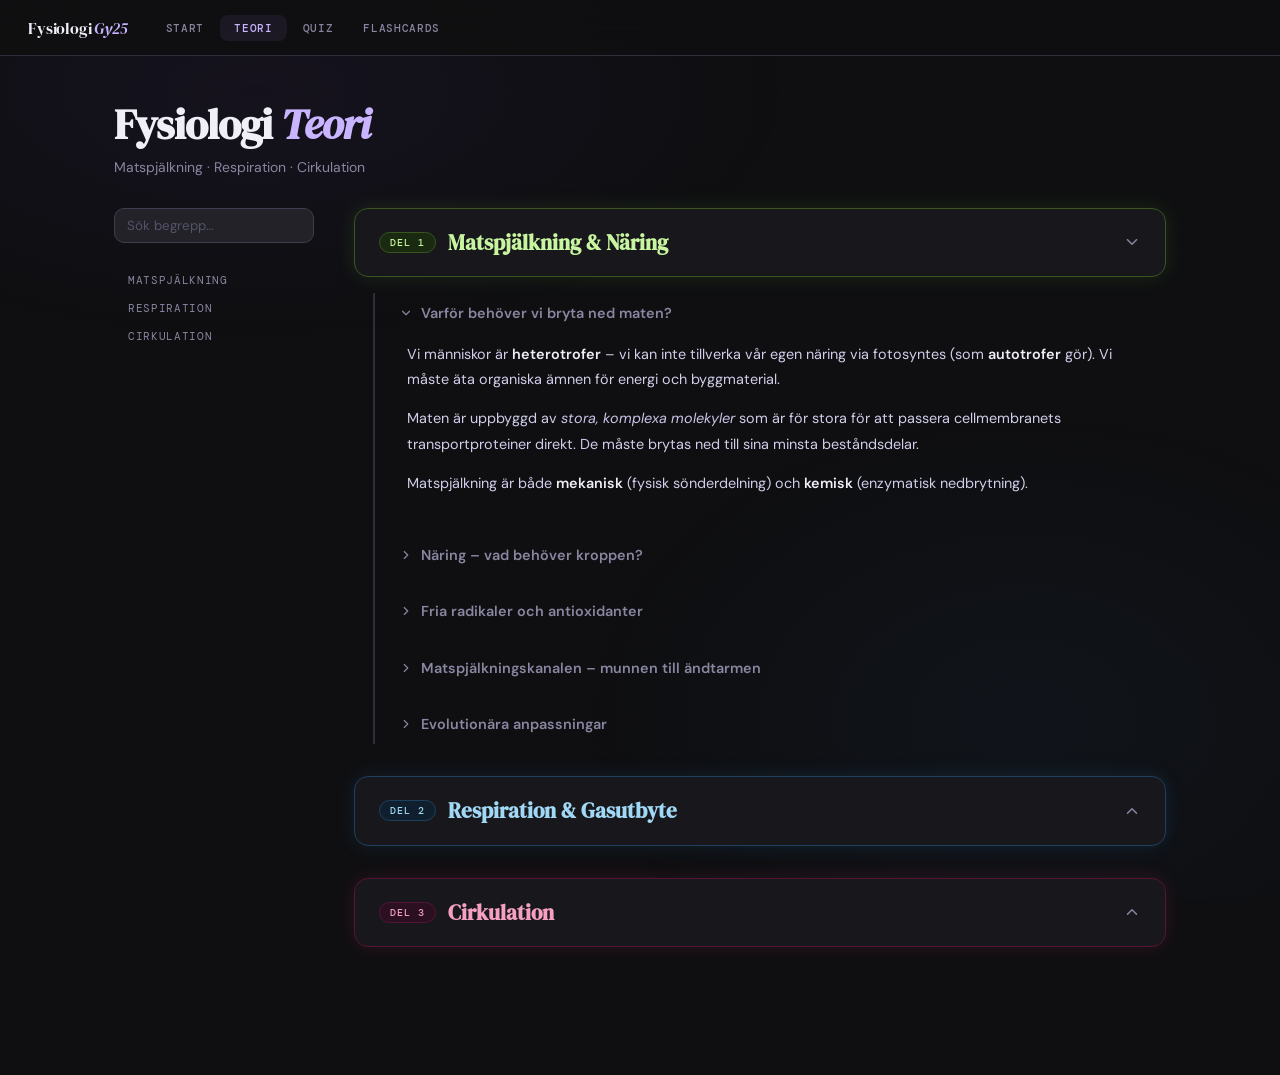
==== teori.html @ ae08acd1 "Lägg till fysiologi-hemsida (Biologi 1 Gy25) - index.html: startsida med kategori-kort och progress " ====
<!DOCTYPE html>
<html lang="sv">
<head>
<meta charset="UTF-8">
<meta name="viewport" content="width=device-width, initial-scale=1.0">
<title>Teori – Fysiologi Gy25</title>
<link rel="stylesheet" href="style.css">
</head>
<body>

<div id="site-nav"></div>

<main class="page-wrap" style="max-width:1100px;">

  <header style="margin-bottom:2rem;">
    <h1 style="font-family:'DM Serif Display',serif; font-size:clamp(1.8rem,5vw,2.6rem); letter-spacing:-0.02em; margin-bottom:0.3rem;">
      Fysiologi <em style="font-style:italic; color:var(--accent);">Teori</em>
    </h1>
    <p style="color:var(--muted); font-size:0.875rem;">Matspjälkning · Respiration · Cirkulation</p>
  </header>

  <div class="teori-layout">

    <!-- SIDEBAR -->
    <aside class="teori-sidebar" aria-label="Innehållsförteckning">
      <div class="search-wrap">
        <input type="search" class="search-input" id="search-input"
               placeholder="Sök begrepp…" aria-label="Sök i teorin">
        <div class="search-count" id="search-count"></div>
      </div>
      <nav aria-label="Sektioner">
        <ul class="sidebar-nav" id="sidebar-nav">
          <li><a href="#matspjalkning" id="nav-mat">Matspjälkning</a></li>
          <li><a href="#respiration"   id="nav-resp">Respiration</a></li>
          <li><a href="#cirkulation"   id="nav-cirk">Cirkulation</a></li>
        </ul>
      </nav>
    </aside>

    <!-- TEORIINNEHÅLL -->
    <div class="teori-main" id="teori-main">

      <!-- ══ MATSPJÄLKNING ══════════════════════════════════════ -->
      <section class="teori-section mat open" id="matspjalkning" aria-labelledby="mat-heading">
        <div class="teori-section-header" onclick="toggleSection(this)" aria-expanded="true" role="button" tabindex="0">
          <span class="chip chip-mat" aria-hidden="true">DEL 1</span>
          <h2 id="mat-heading">Matspjälkning &amp; Näring</h2>
          <svg class="section-chevron" viewBox="0 0 24 24" fill="none" stroke="currentColor" stroke-width="2" stroke-linecap="round" stroke-linejoin="round" aria-hidden="true"><polyline points="18 15 12 9 6 15"/></svg>
        </div>
        <div class="teori-section-body">

          <div class="teori-sub open">
            <div class="teori-sub-header" onclick="toggleSub(this)" role="button" tabindex="0" aria-expanded="true">
              <svg class="sub-chevron" viewBox="0 0 24 24" fill="none" stroke="currentColor" stroke-width="2" stroke-linecap="round" stroke-linejoin="round" aria-hidden="true"><polyline points="9 18 15 12 9 6"/></svg>
              <h3>Varför behöver vi bryta ned maten?</h3>
            </div>
            <div class="teori-sub-body">
              <p>Vi människor är <strong>heterotrofer</strong> – vi kan inte tillverka vår egen näring via fotosyntes (som <strong>autotrofer</strong> gör). Vi måste äta organiska ämnen för energi och byggmaterial.</p>
              <p>Maten är uppbyggd av <em>stora, komplexa molekyler</em> som är för stora för att passera cellmembranets transportproteiner direkt. De måste brytas ned till sina minsta beståndsdelar.</p>
              <p>Matspjälkning är både <strong>mekanisk</strong> (fysisk sönderdelning) och <strong>kemisk</strong> (enzymatisk nedbrytning).</p>
            </div>
          </div>

          <div class="teori-sub">
            <div class="teori-sub-header" onclick="toggleSub(this)" role="button" tabindex="0" aria-expanded="false">
              <svg class="sub-chevron" viewBox="0 0 24 24" fill="none" stroke="currentColor" stroke-width="2" stroke-linecap="round" stroke-linejoin="round" aria-hidden="true"><polyline points="9 18 15 12 9 6"/></svg>
              <h3>Näring – vad behöver kroppen?</h3>
            </div>
            <div class="teori-sub-body">
              <p><strong>Kolhydrater</strong> är kroppens primära energikälla. Bryts ned till monosackarider (framförallt <strong>glukos</strong>) som förbränns via cellandning till ATP. Kan lagras som <strong>glykogen</strong> i lever och muskler.</p>
              <p><strong>Fetter</strong> (lipider) är uppbyggda av en <strong>glycerolmolekyl</strong> med upp till tre <strong>fettsyror</strong> (triglycerider). Innehåller ~dubbelt så mycket energi per gram som kolhydrater. Nödvändiga för fettlösliga vitaminer A, D, E, K.</p>
              <p><strong>Proteiner</strong> är uppbyggda av aminosyror. Av 20 aminosyror är <strong>9 essentiella</strong> – kroppen kan inte tillverka dem och de måste tillföras via kosten. Proteiner fungerar som enzymer, strukturproteiner, transportmolekyler och hormoner.</p>
              <p><strong>Vitaminer</strong>: <em>vattenlösliga</em> (B, C – lagras inte) och <em>fettlösliga</em> (A, D, E, K – lagras i fettvävnad). D-vitamin kan kroppen bilda med hjälp av solljus.</p>
              <p><strong>Mineraler</strong> är oorganiska joner (kalcium, järn, natrium). Järn är centralt i hemoglobin; kalcium behövs för muskelkontraktion och skelett.</p>
              <p><strong>Essentiella näringsämnen</strong> är sådana kroppen inte kan producera själv: 9 aminosyror, 2 fettsyror (omega-3 och omega-6), alla mineraler, praktiskt taget alla vitaminer.</p>
            </div>
          </div>

          <div class="teori-sub">
            <div class="teori-sub-header" onclick="toggleSub(this)" role="button" tabindex="0" aria-expanded="false">
              <svg class="sub-chevron" viewBox="0 0 24 24" fill="none" stroke="currentColor" stroke-width="2" stroke-linecap="round" stroke-linejoin="round" aria-hidden="true"><polyline points="9 18 15 12 9 6"/></svg>
              <h3>Fria radikaler och antioxidanter</h3>
            </div>
            <div class="teori-sub-body">
              <p><strong>Fria radikaler</strong> är molekyler med ett eller flera oparade elektroner. Extremt reaktiva – de "stjäl" elektroner och skadar DNA, proteiner och cellmembran i kedjereaktioner. Bildas vid ämnesomsättning, rökning och UV-strålning.</p>
              <p><strong>Oxidativ stress</strong> uppstår när fria radikaler överväldigar kroppens försvar.</p>
              <p><strong>Antioxidanter</strong> (vitamin C, E, betakaroten) neutraliserar fria radikaler genom att avge en elektron utan att själva destabiliseras.</p>
              <p><em>Paradox:</em> immunförsvaret producerar medvetet fria radikaler (reaktiva syrespecies) för att döda patogener – men de skadar även egna celler.</p>
            </div>
          </div>

          <div class="teori-sub">
            <div class="teori-sub-header" onclick="toggleSub(this)" role="button" tabindex="0" aria-expanded="false">
              <svg class="sub-chevron" viewBox="0 0 24 24" fill="none" stroke="currentColor" stroke-width="2" stroke-linecap="round" stroke-linejoin="round" aria-hidden="true"><polyline points="9 18 15 12 9 6"/></svg>
              <h3>Matspjälkningskanalen – munnen till ändtarmen</h3>
            </div>
            <div class="teori-sub-body">
              <h4>Munhålan</h4>
              <p>Tänderna utför <strong>mekanisk nedbrytning</strong>. Saliv från spottkörtelarna innehåller <strong>amylas</strong> som börjar bryta ned stärkelse till disackarider. <strong>Struplock (epiglottis)</strong> fälls ned vid sväljning så att mat inte hamnar i luftstrupen.</p>

              <h4>Matstrupen</h4>
              <p>Mat transporteras via <strong>peristaltiska rörelser</strong> – koordinerade muskelsammandragningar i glatt muskulatur. Tyngdkraften är inte avgörande.</p>

              <h4>Magsäcken</h4>
              <p>Töjbar påse (~2 liter) där mat bearbetas 2–6 timmar. Producerar <strong>magsaft</strong>:</p>
              <ul>
                <li><strong>Saltsyra (HCl)</strong>: sänker pH till ~2, dödar bakterier, denaturerar proteiner</li>
                <li><strong>Pepsinogen → Pepsin</strong>: inaktivt proenzym från huvudcellerna; aktiveras av HCl till pepsin som bryter ned proteiner</li>
                <li><strong>Slem</strong>: skyddande alkaliskt lager mot syran</li>
              </ul>
              <p><strong>Magsår</strong> uppstår när skyddsystemet sviktar. <strong>Helicobacter pylori</strong> producerar ammoniak och gifter som förstör epitelcellerna.</p>

              <h4>Tunntarmen och tolvfingertarmen</h4>
              <p>5–7 m lång – platsen för merparten av kemisk nedbrytning och absorption. <strong>Tolvfingertarmen</strong> (duodenum, ~25 cm) tar emot:</p>
              <ul>
                <li><strong>Galla</strong> från gallblåsan: gallsalter emulgerar fett mekaniskt (som tvål). <em>Inga enzymer</em> – emulgerar bara.</li>
                <li><strong>Bukspott</strong> från bukspottkörteln: alkaliskt, innehåller amylas, lipas, proteaser och nukleaser</li>
              </ul>
              <p>Nedbrytningskedjan: Kolhydrater (polysackarider → disackarider → monosackarider). Proteiner (→ peptider → aminosyror). Fetter (→ emulgerade droppar → fettsyror + glycerol).</p>

              <h4>Absorption i tunntarmen</h4>
              <p><strong>Villi</strong> och <strong>mikrovilli</strong> ökar ytan till ~200 m². Inne i varje villus finns blodkapillärer och lymfkärl.</p>
              <ul>
                <li><strong>Monosackarider och aminosyror</strong>: aktiv transport in i epitelceller → blodkapillärer</li>
                <li><strong>Fetter</strong>: fettsyror + glycerol diffunderar in → återbildas → <strong>kylomikroner</strong> → <em>lymfkärlen</em> (för stora för blodkapillärerna)</li>
              </ul>

              <h4>Tjocktarmen, blindtarmen och ändtarmen</h4>
              <p><strong>Tjocktarmen</strong>: absorberar vatten och salter; avgör avföringens konsistens. Hyser enorm <strong>normalflora</strong> (symbiotiska bakterier) som bryter ned fibrer och producerar K-vitamin.</p>
              <p><strong>Blindtarmen</strong> (caecum): hos herbivorer viktig för cellulosanedbrytning. Hos oss: trolig roll i immunförsvaret (reservoar för normalflora).</p>
              <p><strong>Ändtarmen</strong>: tillfälligt förråd. Kontrolleras av inre (ofrivillig) och yttre (frivillig) sfinkter.</p>
            </div>
          </div>

          <div class="teori-sub">
            <div class="teori-sub-header" onclick="toggleSub(this)" role="button" tabindex="0" aria-expanded="false">
              <svg class="sub-chevron" viewBox="0 0 24 24" fill="none" stroke="currentColor" stroke-width="2" stroke-linecap="round" stroke-linejoin="round" aria-hidden="true"><polyline points="9 18 15 12 9 6"/></svg>
              <h3>Evolutionära anpassningar</h3>
            </div>
            <div class="teori-sub-body">
              <p><strong>Herbivorer</strong>: lång tarm, symbiotiska mikroorganismer med cellulasor. Idisslare har fyra magavdelningar; vommen är en jäsningskammare. β-1,4-bindningar i cellulosa kräver enzymer (cellulasor) som däggdjur saknar.</p>
              <p><strong>Karnivorer</strong>: kortare tarm (animalisk föda bryts ned enklare).</p>
              <p><strong>Omnivorer</strong> (som vi): mellanting.</p>
            </div>
          </div>

        </div>
      </section>

      <!-- ══ RESPIRATION ═══════════════════════════════════════ -->
      <section class="teori-section resp" id="respiration" aria-labelledby="resp-heading">
        <div class="teori-section-header" onclick="toggleSection(this)" aria-expanded="false" role="button" tabindex="0">
          <span class="chip chip-resp" aria-hidden="true">DEL 2</span>
          <h2 id="resp-heading">Respiration &amp; Gasutbyte</h2>
          <svg class="section-chevron" viewBox="0 0 24 24" fill="none" stroke="currentColor" stroke-width="2" stroke-linecap="round" stroke-linejoin="round" aria-hidden="true"><polyline points="18 15 12 9 6 15"/></svg>
        </div>
        <div class="teori-section-body">

          <div class="teori-sub open">
            <div class="teori-sub-header" onclick="toggleSub(this)" role="button" tabindex="0" aria-expanded="true">
              <svg class="sub-chevron" viewBox="0 0 24 24" fill="none" stroke="currentColor" stroke-width="2" stroke-linecap="round" stroke-linejoin="round" aria-hidden="true"><polyline points="9 18 15 12 9 6"/></svg>
              <h3>Varför behöver vi andas – gasutbyte via diffusion</h3>
            </div>
            <div class="teori-sub-body">
              <p>Cellandning: <code>C₆H₁₂O₆ + 6O₂ → 6CO₂ + 6H₂O + energi (ATP)</code></p>
              <p>Gasutbytet bygger på <strong>diffusion</strong> – spontan rörelse från hög till låg koncentration längs koncentrationsgradienten. O₂ diffunderar från lungor → blod → celler. CO₂ rör sig omvänt.</p>
            </div>
          </div>

          <div class="teori-sub">
            <div class="teori-sub-header" onclick="toggleSub(this)" role="button" tabindex="0" aria-expanded="false">
              <svg class="sub-chevron" viewBox="0 0 24 24" fill="none" stroke="currentColor" stroke-width="2" stroke-linecap="round" stroke-linejoin="round" aria-hidden="true"><polyline points="9 18 15 12 9 6"/></svg>
              <h3>Andningsorganens uppbyggnad</h3>
            </div>
            <div class="teori-sub-body">
              <p><strong>Övre luftvägar</strong>: näshåla och munhåla värmer, fuktar och renar luften. Slem och cilier fångar partiklar och bakterier.</p>
              <p><strong>Struphuvudet</strong>: innehåller stämmband och struplock (epiglottis) som stänger luftstrupen vid sväljning.</p>
              <p><strong>Luftstrupen (trakea)</strong>: ~10 cm, hålls öppen av broskringar. Cilier transporterar slem uppåt mot svalget.</p>
              <p><strong>Bronker</strong>: två grenar (en per lunga) som förgrenar sig i <strong>bronkioler</strong> – allt smalare rör utan brosk.</p>
              <p><strong>Alveoler</strong> (lungblåsor): tunna säckar (ett celllager) omgivna av kapillärer. 300–500 miljoner alveoler ger total yta ~70–140 m². Diffusionsväg &lt;1 µm.</p>
            </div>
          </div>

          <div class="teori-sub">
            <div class="teori-sub-header" onclick="toggleSub(this)" role="button" tabindex="0" aria-expanded="false">
              <svg class="sub-chevron" viewBox="0 0 24 24" fill="none" stroke="currentColor" stroke-width="2" stroke-linecap="round" stroke-linejoin="round" aria-hidden="true"><polyline points="9 18 15 12 9 6"/></svg>
              <h3>Andningsmekanismen</h3>
            </div>
            <div class="teori-sub-body">
              <p>Lungorna är <em>passiva</em>. Tryckskillnader driver luften:</p>
              <ul>
                <li><strong>Inandning</strong>: diafragman kontraherar och sänks → bröstkorgsvolym ökar → tryck sjunker under atmosfärstrycket → luft strömmar in</li>
                <li><strong>Utandning</strong>: diafragman slappnar av → volym minskar → tryck ökar → luft pressas ut. Normal utandning är <em>passiv</em>.</li>
              </ul>
              <p><strong>Lungsäcken</strong>: tvålagers hinna som minskar friktion och håller lungorna expanderade mot bröstkorgen.</p>
            </div>
          </div>

          <div class="teori-sub">
            <div class="teori-sub-header" onclick="toggleSub(this)" role="button" tabindex="0" aria-expanded="false">
              <svg class="sub-chevron" viewBox="0 0 24 24" fill="none" stroke="currentColor" stroke-width="2" stroke-linecap="round" stroke-linejoin="round" aria-hidden="true"><polyline points="9 18 15 12 9 6"/></svg>
              <h3>Lungvolymer</h3>
            </div>
            <div class="teori-sub-body">
              <ul>
                <li><strong>Tidalvolym (TV)</strong> ~500 ml: normalt andetag</li>
                <li><strong>Vitalkapacitet (VC)</strong>: max utandning efter max inandning</li>
                <li><strong>Residualvolym (RV)</strong> ~1,2 L: alltid kvar i lungorna, håller dem öppna</li>
                <li><strong>Dead-space</strong> ~150 ml: luft i luftvägarna som aldrig når alveolerna</li>
              </ul>
              <p>Av ett normalt andetag (500 ml) når bara ~350 ml faktiskt alveolerna.</p>
            </div>
          </div>

          <div class="teori-sub">
            <div class="teori-sub-header" onclick="toggleSub(this)" role="button" tabindex="0" aria-expanded="false">
              <svg class="sub-chevron" viewBox="0 0 24 24" fill="none" stroke="currentColor" stroke-width="2" stroke-linecap="round" stroke-linejoin="round" aria-hidden="true"><polyline points="9 18 15 12 9 6"/></svg>
              <h3>Transport av syre och koldioxid i blodet</h3>
            </div>
            <div class="teori-sub-body">
              <p><strong>Syre</strong>: 98–99% bundet till <strong>hemoglobin (Hb)</strong> inuti röda blodkroppar. Hb binder O₂ effektivt i lungorna (hög O₂-koncentration) och släpper det vid aktiva vävnader (låg O₂, lågt pH) – detta kallas <strong>Bohrs effekt</strong>.</p>
              <p><strong>Koldioxid</strong> transporteras på tre sätt:</p>
              <ul>
                <li>75–80% som <strong>vätekarbonat (HCO₃⁻)</strong>: CO₂ + H₂O → H₂CO₃ → HCO₃⁻ + H⁺</li>
                <li>10–20% bundet till hemoglobin</li>
                <li>5–10% löst i blodplasma</li>
              </ul>
              <p><strong>Kolmonoxid (CO)</strong>: binder till Hb ~200× starkare än O₂ → blockerar syretransport → kvävning trots tillgängligt syre.</p>
            </div>
          </div>

          <div class="teori-sub">
            <div class="teori-sub-header" onclick="toggleSub(this)" role="button" tabindex="0" aria-expanded="false">
              <svg class="sub-chevron" viewBox="0 0 24 24" fill="none" stroke="currentColor" stroke-width="2" stroke-linecap="round" stroke-linejoin="round" aria-hidden="true"><polyline points="9 18 15 12 9 6"/></svg>
              <h3>Reglering av andningsrytmen</h3>
            </div>
            <div class="teori-sub-body">
              <p><strong>Andningscentrum</strong> i hjärnstammen styr andningsfrekvensen. Det är primärt <em>hög koldioxidhalt</em> (inte låg syrehalt) som ökar andningsfrekvensen.</p>
              <p>Hög CO₂ → kolsyra bildas → pH sjunker → kemoreceptorer signalerar → andningscentrum ökar frekvens → CO₂ andas ut → pH återställs.</p>
              <p><strong>Hyperventilering</strong>: andas för snabbt → CO₂ sjunker → andningsdriften försvinner → O₂ sjunker okontrollerat → medvetslöshet utan förvarning. Farligt vid fridykning.</p>
              <p><strong>Hypoventilering</strong>: andas för långsamt → CO₂ ansamlas → pH sjunker.</p>
            </div>
          </div>

          <div class="teori-sub">
            <div class="teori-sub-header" onclick="toggleSub(this)" role="button" tabindex="0" aria-expanded="false">
              <svg class="sub-chevron" viewBox="0 0 24 24" fill="none" stroke="currentColor" stroke-width="2" stroke-linecap="round" stroke-linejoin="round" aria-hidden="true"><polyline points="9 18 15 12 9 6"/></svg>
              <h3>Gasutbyte hos olika organismer</h3>
            </div>
            <div class="teori-sub-body">
              <p><strong>Huden</strong>: hos små fuktiga organismer (maskar, grodor delvis). Fungerar via enkel diffusion.</p>
              <p><strong>Gälar</strong>: specialiserade för vattenlevande. Yttre gälar (oskyddade, t.ex. salamanderlarver) vs. inre gälar (skyddade gälkammare hos fiskar). <strong>Motströmningsprincipen</strong>: blod och vatten flödar i motsatta riktningar → konstant gradient längs hela gälen → maximalt effektivt gasutbyte.</p>
              <p><strong>Trakéer</strong>: insekters luftrörsystem. Luften tas in via spirakler och fördelas direkt till vävnaderna utan blod. Effektivt men sätter storleksgräns för insekter.</p>
              <p><strong>Fågellungor</strong>: effektivast bland ryggradsdjur. Luftsäckar styr <em>enkelriktat luftflöde</em> genom parabronkiala rör vid BÅDE inandning och utandning – frisk luft alltid vid gasutbytesytan.</p>
            </div>
          </div>

        </div>
      </section>

      <!-- ══ CIRKULATION ═══════════════════════════════════════ -->
      <section class="teori-section cirk" id="cirkulation" aria-labelledby="cirk-heading">
        <div class="teori-section-header" onclick="toggleSection(this)" aria-expanded="false" role="button" tabindex="0">
          <span class="chip chip-cirk" aria-hidden="true">DEL 3</span>
          <h2 id="cirk-heading">Cirkulation</h2>
          <svg class="section-chevron" viewBox="0 0 24 24" fill="none" stroke="currentColor" stroke-width="2" stroke-linecap="round" stroke-linejoin="round" aria-hidden="true"><polyline points="18 15 12 9 6 15"/></svg>
        </div>
        <div class="teori-section-body">

          <div class="teori-sub open">
            <div class="teori-sub-header" onclick="toggleSub(this)" role="button" tabindex="0" aria-expanded="true">
              <svg class="sub-chevron" viewBox="0 0 24 24" fill="none" stroke="currentColor" stroke-width="2" stroke-linecap="round" stroke-linejoin="round" aria-hidden="true"><polyline points="9 18 15 12 9 6"/></svg>
              <h3>Blodets sammansättning</h3>
            </div>
            <div class="teori-sub-body">
              <p>Blod = 55% <strong>blodplasma</strong> + 45% blodkroppar.</p>
              <p><strong>Blodplasma</strong>: ~90% vatten, proteiner (albumin, fibrinogen), näring, hormoner, avfallsprodukter.</p>
              <ul>
                <li><strong>Röda blodkroppar (erytrocyter)</strong>: saknar cellkärna, fyllda med hemoglobin, bikonkav form. Lever ~120 dagar. Nedbrytningsprodukt: bilirubin.</li>
                <li><strong>Vita blodkroppar (leukocyter)</strong>: immunförsvar, identifierar och bekämpar patogener.</li>
                <li><strong>Blodplättar (trombocyter)</strong>: koagulering. Aktiveras vid kärlskada → bildar fibrinkoagel med fibrinogen.</li>
              </ul>
            </div>
          </div>

          <div class="teori-sub">
            <div class="teori-sub-header" onclick="toggleSub(this)" role="button" tabindex="0" aria-expanded="false">
              <svg class="sub-chevron" viewBox="0 0 24 24" fill="none" stroke="currentColor" stroke-width="2" stroke-linecap="round" stroke-linejoin="round" aria-hidden="true"><polyline points="9 18 15 12 9 6"/></svg>
              <h3>Öppet och slutet blodomlopp</h3>
            </div>
            <div class="teori-sub-body">
              <p><strong>Öppet</strong>: blodet lämnar kärlen och blandas med vävnadsvätska (hemolymfa). Enkelt och energisnålt, lågt tryck. Insekter, snäckor, musslor.</p>
              <p><strong>Slutet</strong>: blodet stannar inuti kärlen hela tiden. Högt tryck och snabb transport. Ringmaskar, bläckfiskar och alla ryggradsdjur.</p>
            </div>
          </div>

          <div class="teori-sub">
            <div class="teori-sub-header" onclick="toggleSub(this)" role="button" tabindex="0" aria-expanded="false">
              <svg class="sub-chevron" viewBox="0 0 24 24" fill="none" stroke="currentColor" stroke-width="2" stroke-linecap="round" stroke-linejoin="round" aria-hidden="true"><polyline points="9 18 15 12 9 6"/></svg>
              <h3>Enkelt och dubbelt blodomlopp</h3>
            </div>
            <div class="teori-sub-body">
              <p><strong>Enkelt blodomlopp</strong> (fiskar): hjärtat är tvårummigt (ett förmak + en kammare). Blodet passerar hjärtat en gång per varv. Trycket sjunker efter gälarna.</p>
              <p><strong>Dubbelt blodomlopp</strong> (fåglar, däggdjur): fyrrummigt hjärta med fullständig separation av syrerikt/syrefattigt blod.</p>
              <ul>
                <li><strong>Lilla kretsloppet</strong>: höger kammare → lungartär → lungor → lungven → vänster förmak</li>
                <li><strong>Stora kretsloppet</strong>: vänster kammare → aorta → artärer → kapillärer → vener → hålvener → höger förmak</li>
              </ul>
              <p>Vänster kammarvägg är <em>tjockare</em> – pumpar mot hela kroppen (högt motstånd). Höger pumpar bara till lungorna.</p>
              <p><strong>Groddjur/enkla kräldjur</strong>: trerummigt hjärta – viss blandning av blodet sker.</p>
            </div>
          </div>

          <div class="teori-sub">
            <div class="teori-sub-header" onclick="toggleSub(this)" role="button" tabindex="0" aria-expanded="false">
              <svg class="sub-chevron" viewBox="0 0 24 24" fill="none" stroke="currentColor" stroke-width="2" stroke-linecap="round" stroke-linejoin="round" aria-hidden="true"><polyline points="9 18 15 12 9 6"/></svg>
              <h3>Hjärtat och hjärtcykeln</h3>
            </div>
            <div class="teori-sub-body">
              <p>Hjärtmuskeln (myokardiet) är tvärstrimmig och tröttas inte ut som skelettmuskler.</p>
              <ul>
                <li><strong>Systole</strong>: kamrarna kontraherar → blod pumpas ut i artärerna. Ficklaffar öppnas, segelklaffar stängs.</li>
                <li><strong>Diastole</strong>: kamrarna slappnar av och fylls. Mot slutet kontraherar förmaken för att trycka in extra blod.</li>
              </ul>
              <p><strong>Slagvolym</strong> ~70 ml. <strong>Minutvolym</strong> = 70 × 70 ≈ 5 l/min i vila (kan nå ~25 l/min vid hårt arbete).</p>
              <p><strong>Kranskärl</strong> försörjer hjärtmuskeln med syre. Täpps de till → hjärtinfarkt.</p>
            </div>
          </div>

          <div class="teori-sub">
            <div class="teori-sub-header" onclick="toggleSub(this)" role="button" tabindex="0" aria-expanded="false">
              <svg class="sub-chevron" viewBox="0 0 24 24" fill="none" stroke="currentColor" stroke-width="2" stroke-linecap="round" stroke-linejoin="round" aria-hidden="true"><polyline points="9 18 15 12 9 6"/></svg>
              <h3>Blodkärlens uppbyggnad och funktion</h3>
            </div>
            <div class="teori-sub-body">
              <p><strong>Artärer</strong>: leder blod från hjärtat, tjocka elastiska väggar som buffrar tryckstötar. Arteriolar reglerar blodflödet till organ.</p>
              <p><strong>Vener</strong>: leder blod till hjärtat, tunnare väggar, lägre tryck, <strong>venklaffar</strong> hindrar bakflöde. <strong>Skelettmuskelpumpen</strong>: muskler klämer samman venerna vid rörelse och driver blodet uppåt.</p>
              <p><strong>Kapillärer</strong>: ett celllager, enda platsen för verkligt ämnesutbyte. <strong>Sfinktrarna</strong> reglerar flödet till enskilda kapillärnät beroende på vävnadens aktivitet.</p>
            </div>
          </div>

          <div class="teori-sub">
            <div class="teori-sub-header" onclick="toggleSub(this)" role="button" tabindex="0" aria-expanded="false">
              <svg class="sub-chevron" viewBox="0 0 24 24" fill="none" stroke="currentColor" stroke-width="2" stroke-linecap="round" stroke-linejoin="round" aria-hidden="true"><polyline points="9 18 15 12 9 6"/></svg>
              <h3>Ämnesutbyte i kapillärerna och ödem</h3>
            </div>
            <div class="teori-sub-body">
              <p>Vid kapillärernas <em>ingångssida</em>: högt <strong>hydrostatiskt tryck</strong> pressar ut vätska (filtration) till vävnaden.</p>
              <p>Vid kapillärernas <em>utgångssida</em>: blodproteinernas <strong>osmotiska tryck</strong> suger tillbaka ~99% av vätskan.</p>
              <p>Kvarvarande 1% = <strong>vävnadsvätska</strong> som dräneras av lymfkärlen.</p>
              <p><strong>Ödem</strong> uppstår vid: lågt blodprotein (minskat osmotiskt tryck), högt blodtryck (ökad filtration) eller blockerade lymfkärl.</p>
            </div>
          </div>

          <div class="teori-sub">
            <div class="teori-sub-header" onclick="toggleSub(this)" role="button" tabindex="0" aria-expanded="false">
              <svg class="sub-chevron" viewBox="0 0 24 24" fill="none" stroke="currentColor" stroke-width="2" stroke-linecap="round" stroke-linejoin="round" aria-hidden="true"><polyline points="9 18 15 12 9 6"/></svg>
              <h3>Lymfsystemet och blodtryck</h3>
            </div>
            <div class="teori-sub-body">
              <p><strong>Lymfsystemet</strong>: återför vävnadsvätska, transporterar kylomikroner (fett) från tunntarmen, immunförsvar via lymfknutor. Lymfknutorna filtrerar patogener och svullnar vid infektion.</p>
              <p><strong>Blodtryck</strong>: anges som systoliskt/diastoliskt (t.ex. 120/80 mmHg).</p>
              <ul>
                <li>Systoliskt (~120): trycket vid kamrarnas kontraktion</li>
                <li>Diastoliskt (~80): trycket vid hjärtats vila</li>
              </ul>
              <p>Högt blodtryck (hypertoni) skadar kärlväggar och ökar risken för hjärt-kärlsjukdom. Förebyggs med motion, kost och stressreduktion.</p>
            </div>
          </div>

          <div class="teori-sub">
            <div class="teori-sub-header" onclick="toggleSub(this)" role="button" tabindex="0" aria-expanded="false">
              <svg class="sub-chevron" viewBox="0 0 24 24" fill="none" stroke="currentColor" stroke-width="2" stroke-linecap="round" stroke-linejoin="round" aria-hidden="true"><polyline points="9 18 15 12 9 6"/></svg>
              <h3>Homeostas och temperaturreglering</h3>
            </div>
            <div class="teori-sub-body">
              <p><strong>Homeostas</strong>: kroppen upprätthåller ett stabilt inre tillstånd trots yttre förändringar.</p>
              <p><strong>Endoterma djur</strong> (däggdjur, fåglar): producerar kroppsvärme internt via hög ämnesomsättning. Kräver effektivt cirkulationssystem och fyrrummigt hjärta.</p>
              <p><strong>Ektoterma djur</strong> (fiskar, reptiler, amfibier): beroende av omgivningstemperaturen. Lägre metabolismkrav.</p>
            </div>
          </div>

        </div>
      </section>

    </div><!-- /teori-main -->
  </div><!-- /teori-layout -->

</main>

<script src="js/nav.js"></script>
<script>
/* ── Öppna/stäng sektioner ── */
function toggleSection(header) {
  const section = header.closest('.teori-section');
  const isOpen  = section.classList.contains('open');
  section.classList.toggle('open', !isOpen);
  header.setAttribute('aria-expanded', String(!isOpen));
}

function toggleSub(header) {
  const sub    = header.closest('.teori-sub');
  const isOpen = sub.classList.contains('open');
  sub.classList.toggle('open', !isOpen);
  header.setAttribute('aria-expanded', String(!isOpen));
}

/* Tangentbordsnavigering för sektions-headers */
document.querySelectorAll('.teori-section-header, .teori-sub-header').forEach(h => {
  h.addEventListener('keydown', e => {
    if (e.key === 'Enter' || e.key === ' ') {
      e.preventDefault();
      h.click();
    }
  });
});

/* ── Sök ── */
const searchInput = document.getElementById('search-input');
const searchCount = document.getElementById('search-count');

function clearHighlights() {
  document.querySelectorAll('mark.search-hl').forEach(m => {
    m.replaceWith(document.createTextNode(m.textContent));
  });
}

function highlightText(node, term) {
  if (node.nodeType === Node.TEXT_NODE) {
    const txt = node.textContent;
    const idx = txt.toLowerCase().indexOf(term);
    if (idx === -1) return null;
    const before = document.createTextNode(txt.slice(0, idx));
    const mark   = document.createElement('mark');
    mark.className = 'search-hl';
    mark.textContent = txt.slice(idx, idx + term.length);
    const after = document.createTextNode(txt.slice(idx + term.length));
    const frag = document.createDocumentFragment();
    frag.append(before, mark, after);
    return frag;
  }
  if (node.nodeType === Node.ELEMENT_NODE && node.tagName !== 'MARK') {
    [...node.childNodes].forEach(child => {
      const rep = highlightText(child, term);
      if (rep) node.replaceChild(rep, child);
    });
  }
  return null;
}

searchInput.addEventListener('input', () => {
  clearHighlights();
  const term = searchInput.value.trim().toLowerCase();
  if (term.length < 2) { searchCount.textContent = ''; return; }

  const main = document.getElementById('teori-main');
  highlightText(main, term);

  const hits = document.querySelectorAll('mark.search-hl');
  searchCount.textContent = hits.length > 0 ? `${hits.length} träff${hits.length !== 1 ? 'ar' : ''}` : 'Inga träffar';

  // Öppna sektioner som har träffar
  hits.forEach(m => {
    const section = m.closest('.teori-section');
    const sub     = m.closest('.teori-sub');
    if (section) {
      section.classList.add('open');
      section.querySelector('.teori-section-header').setAttribute('aria-expanded', 'true');
    }
    if (sub) {
      sub.classList.add('open');
      sub.querySelector('.teori-sub-header').setAttribute('aria-expanded', 'true');
    }
  });

  if (hits.length) hits[0].scrollIntoView({ behavior:'smooth', block:'center' });
});

/* ── Sidebar aktiv sektion vid scroll ── */
const sections = document.querySelectorAll('.teori-section');
const navLinks = {
  matspjalkning: document.getElementById('nav-mat'),
  respiration:   document.getElementById('nav-resp'),
  cirkulation:   document.getElementById('nav-cirk'),
};

function updateActiveNav() {
  let active = null;
  sections.forEach(s => {
    const rect = s.getBoundingClientRect();
    if (rect.top <= 120) active = s.id;
  });
  Object.values(navLinks).forEach(a => {
    a.className = '';
  });
  if (active && navLinks[active]) {
    const cat = active === 'matspjalkning' ? 'mat' : active === 'respiration' ? 'resp' : 'cirk';
    navLinks[active].className = 'active-' + cat;
  }
}

window.addEventListener('scroll', updateActiveNav, { passive: true });
updateActiveNav();
</script>

</body>
</html>
---- style.css ----
/* ═══════════════════════════════════════
   Fysiologi Gy25 – Gemensam stilmall
   ═══════════════════════════════════════ */

/* ── Google Fonts ── */
@import url('https://fonts.googleapis.com/css2?family=DM+Serif+Display:ital@0;1&family=DM+Mono:wght@400;500&family=DM+Sans:wght@300;400;500;600&display=swap');

/* ── Variabler ── */
:root {
  --bg:       #0f0f11;
  --surface:  #18181c;
  --surface2: #222228;
  --border:   #2e2e38;
  --border2:  #3e3e4e;
  --text:     #f0eff8;
  --muted:    #8886a0;
  --dim:      #55536a;

  --mat-hue:    #c8f5a0;
  --mat-bg:     #1a2a10;
  --mat-border: #3a5520;
  --mat-glow:   rgba(120,220,60,0.12);

  --resp-hue:    #a0d8f5;
  --resp-bg:     #0f1f2e;
  --resp-border: #1e4060;
  --resp-glow:   rgba(60,160,240,0.12);

  --cirk-hue:    #f5a0c0;
  --cirk-bg:     #2a1020;
  --cirk-border: #551535;
  --cirk-glow:   rgba(240,60,120,0.12);

  --accent:    #c8b4ff;
  --accent-bg: rgba(180,140,255,0.08);

  --card-radius: 20px;
  --nav-h: 56px;
}

/* ── Reset ── */
*, *::before, *::after { box-sizing: border-box; margin: 0; padding: 0; }

body {
  font-family: 'DM Sans', sans-serif;
  background: var(--bg);
  color: var(--text);
  min-height: 100vh;
  overflow-x: hidden;
}

a { color: inherit; text-decoration: none; }
button { cursor: pointer; font-family: inherit; }

/* ── Ambiensljus ── */
body::before {
  content: '';
  position: fixed;
  inset: 0;
  background:
    radial-gradient(ellipse 60% 40% at 20% 10%, rgba(100,60,200,0.07) 0%, transparent 70%),
    radial-gradient(ellipse 50% 50% at 80% 80%, rgba(40,120,200,0.05) 0%, transparent 70%);
  pointer-events: none;
  z-index: 0;
}

/* ════════════════════════════════
   NAV
   ════════════════════════════════ */
.site-nav {
  position: sticky;
  top: 0;
  z-index: 100;
  height: var(--nav-h);
  background: rgba(15,15,17,0.88);
  backdrop-filter: blur(14px);
  -webkit-backdrop-filter: blur(14px);
  border-bottom: 1px solid var(--border);
  display: flex;
  align-items: center;
  padding: 0 1.75rem;
  gap: 1.5rem;
}

.nav-logo {
  font-family: 'DM Serif Display', serif;
  font-size: 1rem;
  color: var(--text);
  white-space: nowrap;
  letter-spacing: -0.01em;
}
.nav-logo em { font-style: italic; color: var(--accent); }

.nav-links {
  display: flex;
  gap: 2px;
  list-style: none;
  margin-left: auto;
}

.nav-links a {
  font-family: 'DM Mono', monospace;
  font-size: 0.7rem;
  font-weight: 500;
  letter-spacing: 0.06em;
  text-transform: uppercase;
  padding: 6px 14px;
  border-radius: 8px;
  color: var(--muted);
  transition: all 0.15s;
  display: block;
}
.nav-links a:hover { color: var(--text); background: var(--surface); }
.nav-links a.active {
  color: var(--accent);
  background: var(--accent-bg);
}
.nav-links a:focus-visible {
  outline: 2px solid var(--accent);
  outline-offset: 2px;
}

/* ════════════════════════════════
   SIDOMSLAGSYTA
   ════════════════════════════════ */
.page-wrap {
  position: relative;
  z-index: 1;
  width: 100%;
  max-width: 860px;
  margin: 0 auto;
  padding: 2.5rem 1.5rem 6rem;
}

/* ════════════════════════════════
   KNAPPAR
   ════════════════════════════════ */
.btn {
  display: inline-flex;
  align-items: center;
  gap: 6px;
  font-family: 'DM Sans', sans-serif;
  font-size: 0.83rem;
  font-weight: 500;
  padding: 8px 16px;
  border-radius: 10px;
  border: 1px solid var(--border2);
  background: var(--surface);
  color: var(--muted);
  cursor: pointer;
  transition: all 0.18s;
  line-height: 1;
}
.btn:hover { background: var(--surface2); color: var(--text); }
.btn:focus-visible { outline: 2px solid var(--accent); outline-offset: 2px; }
.btn:disabled { opacity: 0.3; cursor: default; }

.btn-accent {
  background: var(--accent-bg);
  border-color: rgba(180,140,255,0.3);
  color: var(--accent);
}
.btn-accent:hover { background: rgba(180,140,255,0.15); color: var(--accent); }

.btn-lg {
  font-size: 0.9rem;
  padding: 12px 24px;
  border-radius: 14px;
}

/* ════════════════════════════════
   CHIP / PILL-ETIKETT
   ════════════════════════════════ */
.chip {
  font-family: 'DM Mono', monospace;
  font-size: 0.62rem;
  font-weight: 500;
  letter-spacing: 0.1em;
  text-transform: uppercase;
  padding: 3px 10px;
  border-radius: 999px;
  border: 1px solid;
  display: inline-block;
}
.chip-mat  { color: var(--mat-hue);  border-color: var(--mat-border);  background: var(--mat-bg); }
.chip-resp { color: var(--resp-hue); border-color: var(--resp-border); background: var(--resp-bg); }
.chip-cirk { color: var(--cirk-hue); border-color: var(--cirk-border); background: var(--cirk-bg); }
.chip-E { color: #a0e8b0; border-color: rgba(100,200,130,0.3); background: rgba(60,140,80,0.12); }
.chip-C { color: #f5d87a; border-color: rgba(200,170,60,0.3);  background: rgba(140,110,30,0.12); }
.chip-A { color: #f5a0c0; border-color: rgba(220,80,140,0.3);  background: rgba(160,40,90,0.12); }

/* ════════════════════════════════
   PROGRESSBAR
   ════════════════════════════════ */
.progress-track {
  height: 3px;
  background: var(--surface2);
  border-radius: 99px;
  overflow: hidden;
}
.progress-fill {
  height: 100%;
  border-radius: 99px;
  background: linear-gradient(90deg, var(--accent), #a0c8ff);
  transition: width 0.4s ease;
}

/* ════════════════════════════════
   INDEX – HEROSIDA
   ════════════════════════════════ */
.hero {
  text-align: center;
  padding: 4rem 0 3rem;
}
.hero-eyebrow {
  font-family: 'DM Mono', monospace;
  font-size: 0.68rem;
  letter-spacing: 0.14em;
  text-transform: uppercase;
  color: var(--dim);
  margin-bottom: 1rem;
}
.hero h1 {
  font-family: 'DM Serif Display', serif;
  font-size: clamp(2.4rem, 6vw, 3.6rem);
  line-height: 1.1;
  letter-spacing: -0.02em;
  margin-bottom: 0.6rem;
}
.hero h1 em { font-style: italic; color: var(--accent); }
.hero-sub {
  font-size: 1rem;
  color: var(--muted);
  font-weight: 300;
  max-width: 420px;
  margin: 0 auto 2.5rem;
  line-height: 1.6;
}

/* Kategori-kort på startsidan */
.cat-cards {
  display: grid;
  grid-template-columns: repeat(auto-fit, minmax(220px, 1fr));
  gap: 12px;
  margin-bottom: 2rem;
}
.cat-card {
  padding: 1.6rem;
  border-radius: var(--card-radius);
  border: 1px solid var(--border);
  background: var(--surface);
  cursor: pointer;
  transition: all 0.2s;
  text-align: left;
  position: relative;
  overflow: hidden;
}
.cat-card::after {
  content: '';
  position: absolute;
  top: -40px; right: -40px;
  width: 120px; height: 120px;
  border-radius: 50%;
  opacity: 0.06;
}
.cat-card.mat { border-color: var(--mat-border); box-shadow: 0 0 30px var(--mat-glow); }
.cat-card.mat::after { background: var(--mat-hue); }
.cat-card.resp { border-color: var(--resp-border); box-shadow: 0 0 30px var(--resp-glow); }
.cat-card.resp::after { background: var(--resp-hue); }
.cat-card.cirk { border-color: var(--cirk-border); box-shadow: 0 0 30px var(--cirk-glow); }
.cat-card.cirk::after { background: var(--cirk-hue); }
.cat-card:hover { transform: translateY(-2px); }

.cat-card-name {
  font-family: 'DM Serif Display', serif;
  font-size: 1.2rem;
  margin-bottom: 0.4rem;
}
.mat .cat-card-name  { color: var(--mat-hue); }
.resp .cat-card-name { color: var(--resp-hue); }
.cirk .cat-card-name { color: var(--cirk-hue); }

.cat-card-desc {
  font-size: 0.8rem;
  color: var(--muted);
  line-height: 1.5;
}

/* Snabbknappar */
.quick-nav {
  display: flex;
  gap: 10px;
  justify-content: center;
  flex-wrap: wrap;
  margin-bottom: 3rem;
}

/* Progress-widget på startsidan */
.progress-widget {
  background: var(--surface);
  border: 1px solid var(--border);
  border-radius: 16px;
  padding: 1.5rem;
  display: grid;
  grid-template-columns: 1fr 1fr;
  gap: 1rem;
}
.pw-item { }
.pw-label {
  font-family: 'DM Mono', monospace;
  font-size: 0.65rem;
  letter-spacing: 0.08em;
  text-transform: uppercase;
  color: var(--dim);
  margin-bottom: 6px;
}
.pw-value {
  font-size: 1.5rem;
  font-family: 'DM Serif Display', serif;
  color: var(--text);
}
.pw-sub { font-size: 0.75rem; color: var(--muted); margin-top: 2px; }

/* ════════════════════════════════
   QUIZ-SIDA
   ════════════════════════════════ */
.quiz-filters {
  display: flex;
  gap: 8px;
  flex-wrap: wrap;
  margin-bottom: 2rem;
  align-items: center;
}
.filter-label {
  font-family: 'DM Mono', monospace;
  font-size: 0.65rem;
  letter-spacing: 0.08em;
  text-transform: uppercase;
  color: var(--dim);
  margin-right: 4px;
}
.filter-sep { width: 1px; height: 24px; background: var(--border); margin: 0 6px; }

.tab-btn {
  font-family: 'DM Mono', monospace;
  font-size: 0.68rem;
  font-weight: 500;
  letter-spacing: 0.06em;
  text-transform: uppercase;
  padding: 6px 14px;
  border-radius: 999px;
  border: 1px solid var(--border2);
  background: transparent;
  color: var(--muted);
  cursor: pointer;
  transition: all 0.15s;
}
.tab-btn:hover { color: var(--text); }
.tab-btn.active-all  { background: var(--accent-bg); border-color: rgba(180,140,255,0.3); color: var(--accent); }
.tab-btn.active-mat  { background: var(--mat-bg);  border-color: var(--mat-border);  color: var(--mat-hue); }
.tab-btn.active-resp { background: var(--resp-bg); border-color: var(--resp-border); color: var(--resp-hue); }
.tab-btn.active-cirk { background: var(--cirk-bg); border-color: var(--cirk-border); color: var(--cirk-hue); }
.tab-btn.active-E { background: rgba(60,140,80,0.12);  border-color: rgba(100,200,130,0.3); color: #a0e8b0; }
.tab-btn.active-C { background: rgba(140,110,30,0.12); border-color: rgba(200,170,60,0.3);  color: #f5d87a; }
.tab-btn.active-A { background: rgba(160,40,90,0.12);  border-color: rgba(220,80,140,0.3);  color: #f5a0c0; }

.quiz-meta {
  display: flex;
  align-items: center;
  justify-content: space-between;
  margin-bottom: 1rem;
  flex-wrap: wrap;
  gap: 8px;
}
.quiz-counter {
  font-family: 'DM Mono', monospace;
  font-size: 0.78rem;
  color: var(--muted);
}
.quiz-counter strong { color: var(--text); }
.quiz-score {
  font-family: 'DM Mono', monospace;
  font-size: 0.78rem;
  color: var(--muted);
}
.quiz-score strong { color: var(--accent); }

.quiz-card {
  background: var(--surface);
  border: 1px solid var(--border);
  border-radius: var(--card-radius);
  padding: 2.2rem 2rem;
  margin-bottom: 1.2rem;
  position: relative;
  overflow: hidden;
}
.quiz-card::after {
  content: '';
  position: absolute;
  top: -50px; right: -50px;
  width: 160px; height: 160px;
  border-radius: 50%;
  opacity: 0.04;
}
.quiz-card.cat-mat  { border-color: var(--mat-border);  box-shadow: 0 0 40px var(--mat-glow); }
.quiz-card.cat-mat::after  { background: var(--mat-hue); }
.quiz-card.cat-resp { border-color: var(--resp-border); box-shadow: 0 0 40px var(--resp-glow); }
.quiz-card.cat-resp::after { background: var(--resp-hue); }
.quiz-card.cat-cirk { border-color: var(--cirk-border); box-shadow: 0 0 40px var(--cirk-glow); }
.quiz-card.cat-cirk::after { background: var(--cirk-hue); }

.quiz-tags {
  display: flex;
  gap: 6px;
  margin-bottom: 1.2rem;
}
.quiz-question {
  font-family: 'DM Serif Display', serif;
  font-size: clamp(1.15rem, 3vw, 1.5rem);
  line-height: 1.35;
  color: var(--text);
}

.quiz-options {
  display: grid;
  grid-template-columns: 1fr 1fr;
  gap: 10px;
  margin-bottom: 1rem;
}
.quiz-option {
  text-align: left;
  padding: 14px 16px;
  border-radius: 14px;
  border: 1px solid var(--border2);
  background: var(--surface2);
  color: var(--text);
  font-size: 0.875rem;
  line-height: 1.45;
  cursor: pointer;
  transition: all 0.15s;
  font-family: 'DM Sans', sans-serif;
}
.quiz-option:hover:not(:disabled) { border-color: var(--accent); background: var(--accent-bg); }
.quiz-option:focus-visible { outline: 2px solid var(--accent); outline-offset: 2px; }
.quiz-option:disabled { cursor: default; }
.quiz-option.correct  {
  background: rgba(60,180,100,0.15);
  border-color: rgba(100,220,140,0.5);
  color: #a0f0b0;
}
.quiz-option.incorrect {
  background: rgba(200,60,80,0.12);
  border-color: rgba(220,80,100,0.4);
  color: #f0a0a8;
}

.quiz-feedback {
  min-height: 1.5rem;
  font-size: 0.85rem;
  color: var(--muted);
  padding: 0.5rem 0;
  display: none;
}
.quiz-feedback.show { display: block; }
.quiz-feedback.ok  { color: #80e8a0; }
.quiz-feedback.err { color: #f0a0a8; }

/* Resultatsida */
.results-screen {
  display: none;
  flex-direction: column;
  align-items: center;
  text-align: center;
  padding: 3rem 1rem;
  gap: 1.2rem;
}
.results-screen.show { display: flex; }
.results-icon { font-size: 3rem; line-height: 1; }
.results-h { font-family: 'DM Serif Display', serif; font-size: 2rem; }
.results-score {
  font-family: 'DM Mono', monospace;
  font-size: 1rem;
  color: var(--muted);
}
.results-score strong { color: var(--accent); font-size: 1.4rem; }
.results-breakdown {
  display: flex;
  gap: 12px;
  flex-wrap: wrap;
  justify-content: center;
  margin-top: 0.5rem;
}
.rb-item {
  padding: 10px 18px;
  border-radius: 12px;
  border: 1px solid var(--border);
  background: var(--surface);
  font-size: 0.8rem;
  color: var(--muted);
}
.rb-item strong { display: block; font-size: 1.1rem; color: var(--text); margin-bottom: 2px; }

.start-screen {
  background: var(--surface);
  border: 1px solid var(--border);
  border-radius: var(--card-radius);
  padding: 3rem 2rem;
  text-align: center;
}
.start-screen h2 {
  font-family: 'DM Serif Display', serif;
  font-size: 1.8rem;
  margin-bottom: 0.6rem;
}
.start-screen p { color: var(--muted); font-size: 0.9rem; line-height: 1.6; margin-bottom: 1.5rem; }

/* ════════════════════════════════
   TEORISIDA
   ════════════════════════════════ */
.teori-layout {
  display: grid;
  grid-template-columns: 200px 1fr;
  gap: 2.5rem;
  align-items: start;
}

.teori-sidebar {
  position: sticky;
  top: calc(var(--nav-h) + 1.5rem);
}
.sidebar-nav { list-style: none; }
.sidebar-nav li + li { margin-top: 2px; }
.sidebar-nav a {
  display: block;
  font-family: 'DM Mono', monospace;
  font-size: 0.68rem;
  letter-spacing: 0.06em;
  text-transform: uppercase;
  color: var(--muted);
  padding: 6px 12px;
  border-radius: 8px;
  border-left: 2px solid transparent;
  transition: all 0.15s;
}
.sidebar-nav a:hover { color: var(--text); background: var(--surface); }
.sidebar-nav a.active { color: var(--mat-hue); border-left-color: var(--mat-hue); background: var(--mat-bg); }
.sidebar-nav a.active-resp { color: var(--resp-hue); border-left-color: var(--resp-hue); background: var(--resp-bg); }
.sidebar-nav a.active-cirk { color: var(--cirk-hue); border-left-color: var(--cirk-hue); background: var(--cirk-bg); }

.search-wrap { margin-bottom: 1.5rem; position: relative; }
.search-input {
  width: 100%;
  padding: 8px 12px;
  border-radius: 10px;
  border: 1px solid var(--border2);
  background: var(--surface2);
  color: var(--text);
  font-family: 'DM Sans', sans-serif;
  font-size: 0.83rem;
}
.search-input::placeholder { color: var(--dim); }
.search-input:focus { outline: 2px solid var(--accent); border-color: transparent; }
.search-count {
  font-size: 0.7rem;
  color: var(--dim);
  margin-top: 4px;
  font-family: 'DM Mono', monospace;
}

.teori-main { min-width: 0; }

.teori-section {
  margin-bottom: 2rem;
}
.teori-section-header {
  display: flex;
  align-items: center;
  gap: 12px;
  cursor: pointer;
  padding: 1.2rem 1.5rem;
  border-radius: 14px;
  border: 1px solid var(--border);
  background: var(--surface);
  transition: all 0.18s;
  user-select: none;
}
.teori-section-header:hover { background: var(--surface2); }
.teori-section-header h2 {
  font-family: 'DM Serif Display', serif;
  font-size: 1.3rem;
  flex: 1;
}
.section-chevron {
  width: 18px; height: 18px;
  color: var(--muted);
  transition: transform 0.3s;
  flex-shrink: 0;
}
.teori-section.open .section-chevron { transform: rotate(180deg); }

.teori-section.mat .teori-section-header { border-color: var(--mat-border); box-shadow: 0 0 20px var(--mat-glow); }
.teori-section.mat h2 { color: var(--mat-hue); }
.teori-section.resp .teori-section-header { border-color: var(--resp-border); box-shadow: 0 0 20px var(--resp-glow); }
.teori-section.resp h2 { color: var(--resp-hue); }
.teori-section.cirk .teori-section-header { border-color: var(--cirk-border); box-shadow: 0 0 20px var(--cirk-glow); }
.teori-section.cirk h2 { color: var(--cirk-hue); }

.teori-section-body {
  display: none;
  padding: 0 0.5rem;
  border-left: 2px solid var(--border);
  margin: 4px 0 0 1.2rem;
}
.teori-section.open .teori-section-body { display: block; }

.teori-sub {
  margin: 1rem 0;
}
.teori-sub-header {
  display: flex;
  align-items: center;
  gap: 8px;
  cursor: pointer;
  padding: 0.7rem 1rem;
  border-radius: 10px;
  user-select: none;
  transition: background 0.15s;
  color: var(--muted);
}
.teori-sub-header:hover { background: var(--surface); color: var(--text); }
.teori-sub-header h3 {
  font-family: 'DM Sans', sans-serif;
  font-size: 0.9rem;
  font-weight: 600;
  flex: 1;
}
.sub-chevron {
  width: 14px; height: 14px;
  transition: transform 0.25s;
  flex-shrink: 0;
}
.teori-sub.open .sub-chevron { transform: rotate(90deg); }

.teori-sub-body {
  display: none;
  padding: 0.5rem 1rem 0.5rem 1.5rem;
}
.teori-sub.open .teori-sub-body { display: block; }

.teori-sub-body p { font-size: 0.9rem; line-height: 1.75; color: #d0ceea; margin-bottom: 0.9rem; }
.teori-sub-body strong { color: var(--text); font-weight: 600; }
.teori-sub-body em { font-style: italic; color: #c8c4e8; }
.teori-sub-body ul, .teori-sub-body ol { margin: 0.5rem 0 0.9rem 1.4rem; }
.teori-sub-body li { font-size: 0.88rem; line-height: 1.7; color: #d0ceea; }
.teori-sub-body h4 {
  font-family: 'DM Sans', sans-serif;
  font-size: 0.82rem;
  font-weight: 600;
  text-transform: uppercase;
  letter-spacing: 0.06em;
  color: var(--muted);
  margin: 1.2rem 0 0.4rem;
}
.teori-sub-body code {
  font-family: 'DM Mono', monospace;
  font-size: 0.85em;
  color: var(--accent);
  background: var(--accent-bg);
  padding: 1px 5px;
  border-radius: 4px;
}

mark.search-hl { background: rgba(200,180,255,0.3); color: var(--text); border-radius: 2px; }

/* ════════════════════════════════
   RESPONSIV
   ════════════════════════════════ */
@media (max-width: 700px) {
  .site-nav { padding: 0 1rem; gap: 1rem; }
  .nav-logo { font-size: 0.9rem; }
  .nav-links a { padding: 5px 10px; font-size: 0.62rem; }
  .page-wrap { padding: 1.5rem 1rem 4rem; }
  .teori-layout { grid-template-columns: 1fr; }
  .teori-sidebar { position: static; margin-bottom: 1.5rem; }
  .quiz-options { grid-template-columns: 1fr; }
  .progress-widget { grid-template-columns: 1fr 1fr; }
}
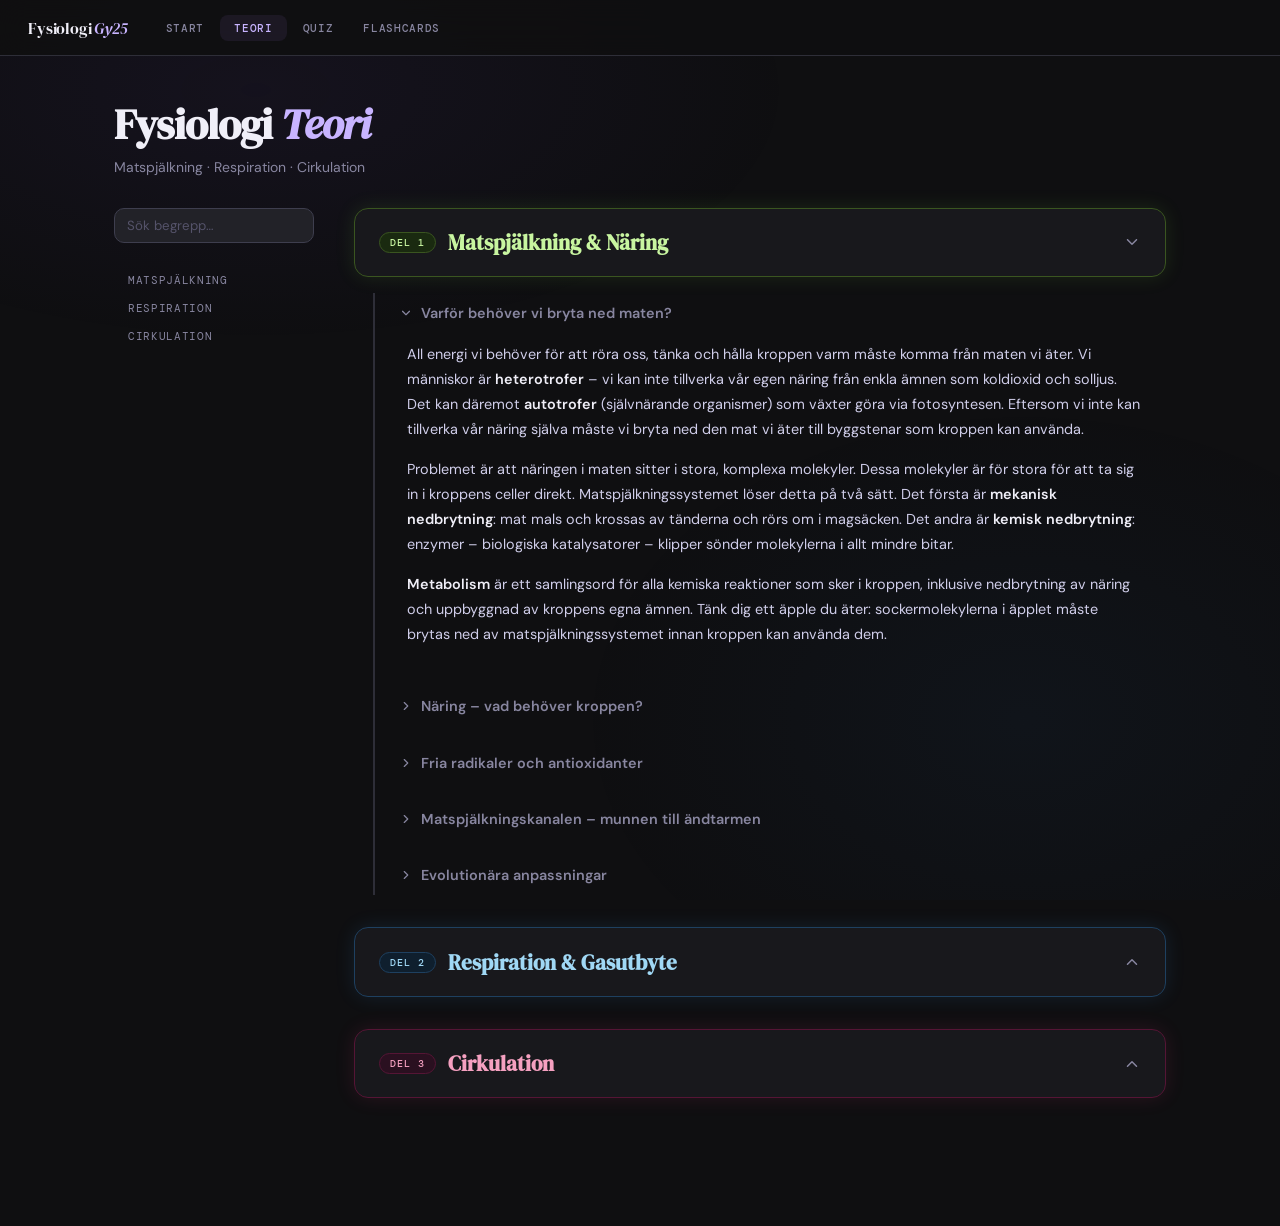
==== commit 84b2f89c: "Skriv om teorin till Biologi 1-nivå (Gy25) Alla tre kapitel (Matspjälkning, Respiration, Cirkulation" ====
--- a/teori.html
+++ b/teori.html
@@ -55,9 +55,9 @@
               <h3>Varför behöver vi bryta ned maten?</h3>
             </div>
             <div class="teori-sub-body">
-              <p>Vi människor är <strong>heterotrofer</strong> – vi kan inte tillverka vår egen näring via fotosyntes (som <strong>autotrofer</strong> gör). Vi måste äta organiska ämnen för energi och byggmaterial.</p>
-              <p>Maten är uppbyggd av <em>stora, komplexa molekyler</em> som är för stora för att passera cellmembranets transportproteiner direkt. De måste brytas ned till sina minsta beståndsdelar.</p>
-              <p>Matspjälkning är både <strong>mekanisk</strong> (fysisk sönderdelning) och <strong>kemisk</strong> (enzymatisk nedbrytning).</p>
+              <p>All energi vi behöver för att röra oss, tänka och hålla kroppen varm måste komma från maten vi äter. Vi människor är <strong>heterotrofer</strong> – vi kan inte tillverka vår egen näring från enkla ämnen som koldioxid och solljus. Det kan däremot <strong>autotrofer</strong> (självnärande organismer) som växter göra via fotosyntesen. Eftersom vi inte kan tillverka vår näring själva måste vi bryta ned den mat vi äter till byggstenar som kroppen kan använda.</p>
+              <p>Problemet är att näringen i maten sitter i stora, komplexa molekyler. Dessa molekyler är för stora för att ta sig in i kroppens celler direkt. Matspjälkningssystemet löser detta på två sätt. Det första är <strong>mekanisk nedbrytning</strong>: mat mals och krossas av tänderna och rörs om i magsäcken. Det andra är <strong>kemisk nedbrytning</strong>: enzymer – biologiska katalysatorer – klipper sönder molekylerna i allt mindre bitar.</p>
+              <p><strong>Metabolism</strong> är ett samlingsord för alla kemiska reaktioner som sker i kroppen, inklusive nedbrytning av näring och uppbyggnad av kroppens egna ämnen. Tänk dig ett äpple du äter: sockermolekylerna i äpplet måste brytas ned av matspjälkningssystemet innan kroppen kan använda dem.</p>
             </div>
           </div>
 
@@ -67,12 +67,12 @@
               <h3>Näring – vad behöver kroppen?</h3>
             </div>
             <div class="teori-sub-body">
-              <p><strong>Kolhydrater</strong> är kroppens primära energikälla. Bryts ned till monosackarider (framförallt <strong>glukos</strong>) som förbränns via cellandning till ATP. Kan lagras som <strong>glykogen</strong> i lever och muskler.</p>
-              <p><strong>Fetter</strong> (lipider) är uppbyggda av en <strong>glycerolmolekyl</strong> med upp till tre <strong>fettsyror</strong> (triglycerider). Innehåller ~dubbelt så mycket energi per gram som kolhydrater. Nödvändiga för fettlösliga vitaminer A, D, E, K.</p>
-              <p><strong>Proteiner</strong> är uppbyggda av aminosyror. Av 20 aminosyror är <strong>9 essentiella</strong> – kroppen kan inte tillverka dem och de måste tillföras via kosten. Proteiner fungerar som enzymer, strukturproteiner, transportmolekyler och hormoner.</p>
-              <p><strong>Vitaminer</strong>: <em>vattenlösliga</em> (B, C – lagras inte) och <em>fettlösliga</em> (A, D, E, K – lagras i fettvävnad). D-vitamin kan kroppen bilda med hjälp av solljus.</p>
-              <p><strong>Mineraler</strong> är oorganiska joner (kalcium, järn, natrium). Järn är centralt i hemoglobin; kalcium behövs för muskelkontraktion och skelett.</p>
-              <p><strong>Essentiella näringsämnen</strong> är sådana kroppen inte kan producera själv: 9 aminosyror, 2 fettsyror (omega-3 och omega-6), alla mineraler, praktiskt taget alla vitaminer.</p>
+              <p>Kroppen behöver fem typer av näring: kolhydrater, fetter, proteiner, vitaminer och mineraler.</p>
+              <p><strong>Kolhydrater</strong> är kroppens snabbaste energikälla. De bryts ned till enkla sockerarter, framför allt <strong>glukos</strong>, som förbränns i cellerna för att bilda energi i form av ATP. Glukos som inte används direkt lagras som <strong>glykogen</strong> i levern och musklerna – ungefär som ett batteri som snabbt kan laddas ur vid löpning.</p>
+              <p><strong>Fetter</strong> (lipider) byggs upp av en <strong>glycerol</strong>-molekyl med upp till tre <strong>fettsyror</strong> kopplade till sig, och kallas då triglycerider. Fetter innehåller ungefär dubbelt så mycket energi per gram som kolhydrater. De fungerar som kroppens långtidslagring av energi och behövs för att ta upp de fettlösliga vitaminerna.</p>
+              <p><strong>Proteiner</strong> byggs upp av aminosyror och används för att tillverka enzymer, muskler, transportmolekyler och hormoner. Av de 20 aminosyrorna kan kroppen tillverka de flesta själv, men nio är <strong>essentiella</strong> – de måste komma från kosten eftersom kroppen inte kan bilda dem.</p>
+              <p><strong>Vitaminer</strong> delas in i två grupper. <strong>Fettlösliga vitaminer</strong> (A, D, E och K) löser sig i fett och lagras i kroppens fettvävnad. <strong>Vattenlösliga vitaminer</strong> (B-vitaminerna och C) löser sig i vatten och lagras inte i kroppen – vi behöver tillföra dem regelbundet. D-vitamin är speciellt: kroppen kan bilda det själv när huden utsätts för solljus.</p>
+              <p><strong>Mineraler</strong> är oorganiska joner, det vill säga enkla grundämnen som inte innehåller kol. Järn är en viktig komponent i hemoglobin och behövs för syretransport i blodet. Kalcium behövs för muskelkontraktion och starka skelett. Natrium reglerar bland annat vätskebalansen i kroppen.</p>
             </div>
           </div>
 
@@ -82,10 +82,9 @@
               <h3>Fria radikaler och antioxidanter</h3>
             </div>
             <div class="teori-sub-body">
-              <p><strong>Fria radikaler</strong> är molekyler med ett eller flera oparade elektroner. Extremt reaktiva – de "stjäl" elektroner och skadar DNA, proteiner och cellmembran i kedjereaktioner. Bildas vid ämnesomsättning, rökning och UV-strålning.</p>
-              <p><strong>Oxidativ stress</strong> uppstår när fria radikaler överväldigar kroppens försvar.</p>
-              <p><strong>Antioxidanter</strong> (vitamin C, E, betakaroten) neutraliserar fria radikaler genom att avge en elektron utan att själva destabiliseras.</p>
-              <p><em>Paradox:</em> immunförsvaret producerar medvetet fria radikaler (reaktiva syrespecies) för att döda patogener – men de skadar även egna celler.</p>
+              <p>Kroppens ämnesomsättning är effektiv, men den producerar biprodukter. En av dem är <strong>fria radikaler</strong> – instabila molekyler som är extremt reaktiva och skadar celler och DNA. Fria radikaler bildas naturligt vid energiutvinning, men bildas även av rökning och UV-strålning. Om de inte hålls i schack kan de orsaka skador i stor skala – ett tillstånd som kallas <strong>oxidativ stress</strong>.</p>
+              <p><strong>Antioxidanter</strong> (till exempel vitamin C och E) är ämnen som kan neutralisera fria radikaler. De tar upp överskottsenergin utan att själva bli skadliga och bryter på så sätt skadekedjan.</p>
+              <p>Balansen är viktig. Immunförsvaret använder faktiskt fria radikaler med avsikt – för att döda inkräktande bakterier. Det handlar alltså inte om att eliminera alla fria radikaler, utan om att hålla dem i schack.</p>
             </div>
           </div>
 
@@ -95,40 +94,37 @@
               <h3>Matspjälkningskanalen – munnen till ändtarmen</h3>
             </div>
             <div class="teori-sub-body">
+              <p>Matspjälkningskanalen är ett rör som börjar i munnen och slutar vid ändtarmen. Längs vägen bryts maten ned och näringen tas upp i blodet.</p>
+
               <h4>Munhålan</h4>
-              <p>Tänderna utför <strong>mekanisk nedbrytning</strong>. Saliv från spottkörtelarna innehåller <strong>amylas</strong> som börjar bryta ned stärkelse till disackarider. <strong>Struplock (epiglottis)</strong> fälls ned vid sväljning så att mat inte hamnar i luftstrupen.</p>
+              <p>Matspjälkningens första steg sker i <strong>munhålan</strong>. Tänderna utför mekanisk nedbrytning: de krossar och maler maten i hanterbara bitar. Medan du tuggar producerar <strong>spottkörtlarna</strong> <strong>saliv</strong> – en vattnig vätska som fuktar maten och gör den lätt att svälja. Saliven innehåller enzymet <strong>amylas</strong>, som direkt börjar bryta ned stärkelse till kortare sockerkedjor. Enzymer är proteiner som påskyndar kemiska reaktioner utan att förbrukas.</p>
+              <p><strong>Gomseglet</strong> är ett mjukt klaffliknande parti i bakkanten av gommen. När du sväljer lyfts gomseglet och stänger öppningen till näshålan, så att maten inte åker uppåt. Precis nedan finns <strong>struploket</strong> <em>(epiglottis)</em> – en broskflapp som fäller sig ned och täcker luftstrupen varje gång du sväljer, så att maten inte hamnar i lungorna.</p>
 
               <h4>Matstrupen</h4>
-              <p>Mat transporteras via <strong>peristaltiska rörelser</strong> – koordinerade muskelsammandragningar i glatt muskulatur. Tyngdkraften är inte avgörande.</p>
+              <p>Från svalget transporteras maten ned genom <strong>matstrupen</strong> <em>(esofagus)</em>. Det sker inte med tyngdkraften utan av <strong>peristaltik</strong> <em>(peristaltisk rörelse)</em> – vågformiga sammandragningar i matstrupens vägg. <strong>Glattmuskulaturen</strong> (ofrivillig muskulatur) i väggen bildar <strong>ringsmuskler</strong> som klämer ihop matstrupen bakom matklumpen och driver den framåt – ungefär som att krama ut tandkräm ur ett tubrör.</p>
 
               <h4>Magsäcken</h4>
-              <p>Töjbar påse (~2 liter) där mat bearbetas 2–6 timmar. Producerar <strong>magsaft</strong>:</p>
-              <ul>
-                <li><strong>Saltsyra (HCl)</strong>: sänker pH till ~2, dödar bakterier, denaturerar proteiner</li>
-                <li><strong>Pepsinogen → Pepsin</strong>: inaktivt proenzym från huvudcellerna; aktiveras av HCl till pepsin som bryter ned proteiner</li>
-                <li><strong>Slem</strong>: skyddande alkaliskt lager mot syran</li>
-              </ul>
-              <p><strong>Magsår</strong> uppstår när skyddsystemet sviktar. <strong>Helicobacter pylori</strong> producerar ammoniak och gifter som förstör epitelcellerna.</p>
-
-              <h4>Tunntarmen och tolvfingertarmen</h4>
-              <p>5–7 m lång – platsen för merparten av kemisk nedbrytning och absorption. <strong>Tolvfingertarmen</strong> (duodenum, ~25 cm) tar emot:</p>
-              <ul>
-                <li><strong>Galla</strong> från gallblåsan: gallsalter emulgerar fett mekaniskt (som tvål). <em>Inga enzymer</em> – emulgerar bara.</li>
-                <li><strong>Bukspott</strong> från bukspottkörteln: alkaliskt, innehåller amylas, lipas, proteaser och nukleaser</li>
-              </ul>
-              <p>Nedbrytningskedjan: Kolhydrater (polysackarider → disackarider → monosackarider). Proteiner (→ peptider → aminosyror). Fetter (→ emulgerade droppar → fettsyror + glycerol).</p>
-
-              <h4>Absorption i tunntarmen</h4>
-              <p><strong>Villi</strong> och <strong>mikrovilli</strong> ökar ytan till ~200 m². Inne i varje villus finns blodkapillärer och lymfkärl.</p>
-              <ul>
-                <li><strong>Monosackarider och aminosyror</strong>: aktiv transport in i epitelceller → blodkapillärer</li>
-                <li><strong>Fetter</strong>: fettsyror + glycerol diffunderar in → återbildas → <strong>kylomikroner</strong> → <em>lymfkärlen</em> (för stora för blodkapillärerna)</li>
-              </ul>
+              <p><strong>Magsäcken</strong> är en elastisk påse som rymmer ungefär två liter. Maten bearbetas här i upp till sex timmar. Magsäcksväggen utför <strong>blandningsrörelser</strong> – kraftiga, rullande rörelser som blandar maten med <strong>magsaften</strong>.</p>
+              <p>Magsaften innehåller <strong>saltsyra</strong> <em>(HCl)</em>, som sänker pH till ungefär 2. Saltsyran <strong>denaturerar</strong> proteiner – det vill säga bryter ned proteinernas tredimensionella form och vecklar ut kedjan – vilket gör dem lättare för enzymer att bryta ned. Saltsyran dödar också de flesta bakterier i maten.</p>
+              <p>Magsäckens celler producerar <strong>pepsinogen</strong>, ett inaktivt protein. Saltsyran aktiverar pepsinogen och omvandlar det till det aktiva enzymet <strong>pepsin</strong>, som bryter ned proteiner. Anledningen till att pepsin inte tillverkas direkt i aktiv form är att det annars skulle bryta ned magsäckens egna väggar. Magsäcken skyddar sig med ett tjockt lager slem.</p>
+              <p>Om slemparet skadas kan saltsyran och pepsin angripa magsäcksväggen och orsaka <strong>magsår</strong> – smärtsamma sår på slemhinnan. En vanlig orsak är bakterien <strong>Helicobacter pylori</strong>, som producerar ämnen som bryter ned det skyddande slemlagret.</p>
+
+              <h4>Levern och gallblåsan</h4>
+              <p><strong>Levern</strong> är kroppens mest mångsidiga organ. Den reglerar blodsockret, bryter ned skadliga ämnen, lagrar vitaminer och producerar <strong>galla</strong> – en gulgrön vätska som är nödvändig för att bryta ned fetter. Gallan lagras i <strong>gallblåsan</strong> och töms ut i tolvfingertarmen när du äter fettrik mat.</p>
+              <p>Gallan innehåller <strong>gallsalter</strong>, som fungerar som ett biologiskt diskmedel: de bryter upp stora fettklumpar i tusentals små droppar (emulgering), vilket ger lipasenzymerna en mycket större yta att arbeta på. Gallan innehåller också <strong>bilirubin</strong> – ett nedbrytningsämne från gamla röda blodkroppar som ger avföringen dess bruna färg.</p>
+
+              <h4>Bukspottkörteln och tolvfingertarmen</h4>
+              <p><strong>Bukspottkörteln</strong> <em>(pankreas)</em> producerar <strong>bukspott</strong> – en alkalisk (basisk) vätska som neutraliserar den sura magsaften när maginnehållet töms ut i <strong>tolvfingertarmen</strong> <em>(duodenum)</em>. Tolvfingertarmen är den första och kortaste delen av tunntarmen, ungefär 25 centimeter lång. Här möts mat, galla och bukspott.</p>
+              <p>Bukspottet innehåller en uppsättning <strong>enzymer</strong> – proteiner som påskyndar kemiska reaktioner utan att förbrukas. <strong>Amylas</strong> bryter ned kolhydrater. <strong>Lipas</strong> klipper upp fetter till glycerol och fettsyror. <strong>Proteaser</strong> bryter ned proteiner till aminosyror.</p>
+
+              <h4>Tunntarmen och absorption</h4>
+              <p>Den resterande delen av <strong>tunntarmen</strong> är 5–7 meter lång och är den viktigaste platsen för absorption av näring. Tunntarmens slemhinna är täckt av <strong>tarmludd</strong> <em>(villi)</em> – fingerliknande utskott som ökar ytan enormt. På varje villus sitter ytterligare miljontals <strong>mikrovilli</strong> – mikroskopiska utskott på <strong>epitelcellerna</strong>, de celler som täcker villi. Tillsammans ger villi och mikrovilli tunntarmen en absorbationsyta på ungefär 200 kvadratmeter – ungefär lika stor som ett tennisplan.</p>
+              <p>Inne i varje villus finns ett nätverk av blodkapillärer och ett <strong>lymfkärl</strong>. Glukos och aminosyror tas upp av epitelcellerna och förs vidare till blodkapillärerna. Fettsyror och glycerol tas upp, paketeras om till fettpartiklar kallade kylomikroner och förs in i lymfkärlen – de är för stora för blodkapillärerna.</p>
 
               <h4>Tjocktarmen, blindtarmen och ändtarmen</h4>
-              <p><strong>Tjocktarmen</strong>: absorberar vatten och salter; avgör avföringens konsistens. Hyser enorm <strong>normalflora</strong> (symbiotiska bakterier) som bryter ned fibrer och producerar K-vitamin.</p>
-              <p><strong>Blindtarmen</strong> (caecum): hos herbivorer viktig för cellulosanedbrytning. Hos oss: trolig roll i immunförsvaret (reservoar för normalflora).</p>
-              <p><strong>Ändtarmen</strong>: tillfälligt förråd. Kontrolleras av inre (ofrivillig) och yttre (frivillig) sfinkter.</p>
+              <p>I <strong>tjocktarmen</strong> sker ingen kemisk nedbrytning av näring. Istället absorberas vatten och salter, och avföringens konsistens formas. Tjocktarmen hyser en enorm <strong>normalflora</strong> – symbiotiska mikroorganismer som lever med oss utan att skada kroppen. De bryter ned fibrer och producerar bland annat K-vitamin.</p>
+              <p><strong>Blindtarmen</strong> <em>(caecum)</em> sitter vid övergången mellan tunntarm och tjocktarm. Hos herbivorer spelar blindtarmen en stor roll i nedbrytningen av cellulosa, men hos oss är den liten och troligen viktig för att återhämta normalfloran efter sjukdom.</p>
+              <p>I <strong>ändtarmen</strong> samlas <strong>avföringen</strong> – det osmältbara och ej absorberade – tillfälligt. Ändtarmen kontrolleras av <strong>sfinktrar</strong> – ringformade muskler som fungerar som klaffar. Den inre sfinktern är ofrivillig. Den yttre är frivillig och är den vi spänner när vi håller emot.</p>
             </div>
           </div>
 
@@ -138,9 +134,9 @@
               <h3>Evolutionära anpassningar</h3>
             </div>
             <div class="teori-sub-body">
-              <p><strong>Herbivorer</strong>: lång tarm, symbiotiska mikroorganismer med cellulasor. Idisslare har fyra magavdelningar; vommen är en jäsningskammare. β-1,4-bindningar i cellulosa kräver enzymer (cellulasor) som däggdjur saknar.</p>
-              <p><strong>Karnivorer</strong>: kortare tarm (animalisk föda bryts ned enklare).</p>
-              <p><strong>Omnivorer</strong> (som vi): mellanting.</p>
+              <p>Djur äter olika saker, och matspjälkningssystemet har anpassats därefter. <strong>Herbivorer</strong> (växtätare) som kor och kaniner har långa matsmältningskanaler och symbiotiska mikroorganismer som hjälper till att bryta ned cellulosa – ett ämne som däggdjurens egna enzymer inte klarar av. Många herbivorer är <strong>idisslare</strong> – de lagrar födan i en av sina magavdelningar och för sedan upp den igen för ytterligare tuggning, vilket ger mikroberna mer tid att bryta ned svårsmält växtmaterial.</p>
+              <p><strong>Karnivorer</strong> (köttätare) som lejon och hajar har kortare tarmar, eftersom animalisk föda är enklare att bryta ned kemiskt. <strong>Omnivorer</strong> (allätare) som vi människor har ett system som är ett mellanting och klarar av att bryta ned både växtbaserad och animalisk föda.</p>
+              <p>Matspjälkningssystemet ger kroppen de byggstenar den behöver. Nästa fråga är hur syre levereras till cellerna – och det kräver ett fungerande andningssystem.</p>
             </div>
           </div>
 
@@ -162,8 +158,22 @@
               <h3>Varför behöver vi andas – gasutbyte via diffusion</h3>
             </div>
             <div class="teori-sub-body">
-              <p>Cellandning: <code>C₆H₁₂O₆ + 6O₂ → 6CO₂ + 6H₂O + energi (ATP)</code></p>
-              <p>Gasutbytet bygger på <strong>diffusion</strong> – spontan rörelse från hög till låg koncentration längs koncentrationsgradienten. O₂ diffunderar från lungor → blod → celler. CO₂ rör sig omvänt.</p>
+              <p>Varje cell i kroppen behöver syre för att utvinna energi ur glukos. Cellandning bildar koldioxid och vatten som biprodukter. Syre måste hela tiden levereras till cellerna, och koldioxiden föras bort – annars slutar cellerna fungera.</p>
+              <p><strong>Gasutbyte</strong> kallas den process där syre och koldioxid utbyts mellan luften och blodet. Det sker via <strong>diffusion</strong> – den spontana rörelsen av molekyler från ett område med hög koncentration till ett med lägre. Det är rörelsen längs <strong>koncentrationsgradienten</strong> (koncentrationsskillnaden). Syre diffunderar från lungorna till blodet och vidare till cellerna – eftersom syrekoncentrationen är lägre inuti en aktiv cell än i blodet. Koldioxid rör sig i motsatt riktning av samma anledning. Ingen energi behövs: rörelsen sker av sig själv.</p>
+            </div>
+          </div>
+
+          <div class="teori-sub">
+            <div class="teori-sub-header" onclick="toggleSub(this)" role="button" tabindex="0" aria-expanded="false">
+              <svg class="sub-chevron" viewBox="0 0 24 24" fill="none" stroke="currentColor" stroke-width="2" stroke-linecap="round" stroke-linejoin="round" aria-hidden="true"><polyline points="9 18 15 12 9 6"/></svg>
+              <h3>Gasutbyte hos olika organismer</h3>
+            </div>
+            <div class="teori-sub-body">
+              <p>Alla djur måste lösa problemet med gasutbyte, men de gör det på olika sätt. Principen – diffusion längs en gradient – är alltid densamma.</p>
+              <p>Hos mycket små eller fuktiga djur räcker <strong>huden</strong> som gasutbytesyta. Daggmaskar och grodyngel kan ta upp syre direkt genom huden.</p>
+              <p>Fiskar och vattenlevande djur använder <strong>gälar</strong>. <strong>Yttre gälar</strong> sitter synliga utanpå kroppen, som hos salamanderlarver. <strong>Inre gälar</strong> sitter skyddade i en gälkammare, som hos de flesta vuxna fiskar. Fiskgälar är rika på blodkärl och använder <strong>motströmningsprincipen</strong>: blodet och vattnet flödar i motsatta riktningar förbi varandra. Det innebär att blodet alltid möter vatten med en lite högre syrekoncentration längs hela gälen – koncentrationsgradienten bibehålls hela vägen, och gasutbytet blir maximalt effektivt.</p>
+              <p>Insekter har <strong>trakéer</strong> – ett fint förgrenat rörsystem som fördelas direkt till alla vävnader. Luft tas in via öppningar i kroppssidan (spirakler) och syre når cellerna direkt utan att passera blodet. Det är mycket effektivt men begränsar kroppsstorleken.</p>
+              <p>Fåglar har de effektivaste lungorna av alla ryggradsdjur. De har <strong>luftsäckar</strong> som fungerar som bälgar och styr luften i en enda riktning genom lungvävnaden, vid både in- och utandning. Frisk luft befinner sig alltid vid gasutbytesytan – en stor fördel jämfört med däggdjurslungor, där gammal och ny luft blandas.</p>
             </div>
           </div>
 
@@ -173,11 +183,9 @@
               <h3>Andningsorganens uppbyggnad</h3>
             </div>
             <div class="teori-sub-body">
-              <p><strong>Övre luftvägar</strong>: näshåla och munhåla värmer, fuktar och renar luften. Slem och cilier fångar partiklar och bakterier.</p>
-              <p><strong>Struphuvudet</strong>: innehåller stämmband och struplock (epiglottis) som stänger luftstrupen vid sväljning.</p>
-              <p><strong>Luftstrupen (trakea)</strong>: ~10 cm, hålls öppen av broskringar. Cilier transporterar slem uppåt mot svalget.</p>
-              <p><strong>Bronker</strong>: två grenar (en per lunga) som förgrenar sig i <strong>bronkioler</strong> – allt smalare rör utan brosk.</p>
-              <p><strong>Alveoler</strong> (lungblåsor): tunna säckar (ett celllager) omgivna av kapillärer. 300–500 miljoner alveoler ger total yta ~70–140 m². Diffusionsväg &lt;1 µm.</p>
+              <p>Hos oss inleds luftvägen i näshålan, som värmer, fuktar och filtrerar inandningsluften. <strong>Cilier</strong> <em>(flimmerhår)</em> – mikroskopiska hårliknande utskott på slemhinnecellerna – fångar partiklar och transporterar slem uppåt mot svalget.</p>
+              <p><strong>Luftstrupen</strong> <em>(trakea)</em> är ett ungefär tio centimeter långt rör som hålls öppen av broskringar. Den delar sig i två <strong>bronker</strong> – en till varje lunga. Bronkerna förgrenar sig i allt smalare rör, <strong>bronkioler</strong>, som inte längre har broskstöd. I lungornas yttersta förgreningar sitter <strong>alveoler</strong> <em>(lungblåsor)</em> – extremt tunna, luftfyllda säckar omgivna av ett tätt nät av <strong>kapillärer</strong> (de minsta blodkärlen). Det finns 300–500 miljoner alveoler, med en total yta på upp till 140 kvadratmeter. Väggen i en alveol är bara ett enda celllager tjock, vilket gör diffusionsvägen mycket kort.</p>
+              <p>Lungorna är uppdelade i <strong>lunglober</strong> – höger lunga har tre lober och vänster lunga har två. Det innebär att skada på ett område inte sätter hela lungan ur spel.</p>
             </div>
           </div>
 
@@ -187,12 +195,8 @@
               <h3>Andningsmekanismen</h3>
             </div>
             <div class="teori-sub-body">
-              <p>Lungorna är <em>passiva</em>. Tryckskillnader driver luften:</p>
-              <ul>
-                <li><strong>Inandning</strong>: diafragman kontraherar och sänks → bröstkorgsvolym ökar → tryck sjunker under atmosfärstrycket → luft strömmar in</li>
-                <li><strong>Utandning</strong>: diafragman slappnar av → volym minskar → tryck ökar → luft pressas ut. Normal utandning är <em>passiv</em>.</li>
-              </ul>
-              <p><strong>Lungsäcken</strong>: tvålagers hinna som minskar friktion och håller lungorna expanderade mot bröstkorgen.</p>
+              <p>Lungorna är passiva – de kan inte röra sig själva. Det är tryckskillnader som skapar luftflödet.</p>
+              <p><strong>Diafragman</strong> <em>(mellangärdet)</em> är en stor kuppelformad muskel under lungorna. Vid inandning kontraherar diafragman och plattar ut sig, vilket ökar volymen i bröstkorgen. Trycket inne i bröstkorgen sjunker under atmosfärstrycket, och luft strömmar in. Vid normal utandning slappnar diafragman av, volymen minskar och trycket ökar – luft pressas ut passivt utan muskelarbete. Vid ansträngd utandning hjälper bukmusklerna till aktivt.</p>
             </div>
           </div>
 
@@ -202,13 +206,9 @@
               <h3>Lungvolymer</h3>
             </div>
             <div class="teori-sub-body">
-              <ul>
-                <li><strong>Tidalvolym (TV)</strong> ~500 ml: normalt andetag</li>
-                <li><strong>Vitalkapacitet (VC)</strong>: max utandning efter max inandning</li>
-                <li><strong>Residualvolym (RV)</strong> ~1,2 L: alltid kvar i lungorna, håller dem öppna</li>
-                <li><strong>Dead-space</strong> ~150 ml: luft i luftvägarna som aldrig når alveolerna</li>
-              </ul>
-              <p>Av ett normalt andetag (500 ml) når bara ~350 ml faktiskt alveolerna.</p>
+              <p>Lungorna kan inte tömmas helt. Vid normalt andande i vila är varje andetag ungefär 500 ml – detta kallas <strong>tidalvolym</strong>. Av detta når bara ungefär 350 ml faktiskt fram till alveolerna, eftersom ungefär 150 ml stannar kvar i luftvägarna utan att bidra till gasutbytet. Denna tomma volym kallas <strong>dead-space</strong> <em>(dödutrymme)</em>.</p>
+              <p><strong>Vitalkapaciteten</strong> är den maximala luftmängden du kan andas ut efter en djup inandning. Den säger något om lungornas kapacitet och är högre hos vältränade individer.</p>
+              <p>Även efter en maximal utandning stannar ungefär 1,2 liter kvar i lungorna. Denna <strong>residualvolym</strong> <em>(restvolym)</em> hindrar lungorna från att kollapsa och ser till att det alltid finns lite luft kvar vid alveolerna.</p>
             </div>
           </div>
 
@@ -218,14 +218,9 @@
               <h3>Transport av syre och koldioxid i blodet</h3>
             </div>
             <div class="teori-sub-body">
-              <p><strong>Syre</strong>: 98–99% bundet till <strong>hemoglobin (Hb)</strong> inuti röda blodkroppar. Hb binder O₂ effektivt i lungorna (hög O₂-koncentration) och släpper det vid aktiva vävnader (låg O₂, lågt pH) – detta kallas <strong>Bohrs effekt</strong>.</p>
-              <p><strong>Koldioxid</strong> transporteras på tre sätt:</p>
-              <ul>
-                <li>75–80% som <strong>vätekarbonat (HCO₃⁻)</strong>: CO₂ + H₂O → H₂CO₃ → HCO₃⁻ + H⁺</li>
-                <li>10–20% bundet till hemoglobin</li>
-                <li>5–10% löst i blodplasma</li>
-              </ul>
-              <p><strong>Kolmonoxid (CO)</strong>: binder till Hb ~200× starkare än O₂ → blockerar syretransport → kvävning trots tillgängligt syre.</p>
+              <p>Syre löser sig dåligt i vatten, och blodsplasman ensam kan inte transportera tillräckliga mängder. Lösningen är <strong>hemoglobin (Hb)</strong> – ett protein i de <strong>röda blodkropparna</strong> <em>(erytrocyterna)</em>. Varje hemoglobinmolekyl kan binda fyra syremolekyler. I lungorna, där syrekoncentrationen är hög, binder hemoglobin syre. I aktiva vävnader, där syre förbrukas och koncentrationen är låg, släpper hemoglobinet syret och ger det till cellerna.</p>
+              <p><strong>Koldioxid</strong> transporteras på tre sätt i blodet. Ungefär 75 procent omvandlas till <strong>vätekarbonat</strong> <em>(HCO₃⁻)</em> i de röda blodkropparna: koldioxid och vatten reagerar till <strong>kolsyra</strong> <em>(H₂CO₃)</em>, som bryts ned till vätekarbonationer. Denna reaktion sänker blodets <strong>pH</strong> och gör det surare. Ungefär 15 procent transporteras bundna till hemoglobin, och ungefär 10 procent löst i blodplasma.</p>
+              <p><strong>Kolmonoxid</strong> <em>(CO)</em> är en extremt farlig gas. Den binder till hemoglobin ungefär 240 gånger starkare än syre. Hemoglobin som bundit kolmonoxid kan inte längre transportera syre, vilket leder till kvävning trots att det finns syre i luften. Kolmonoxid bildas vid ofullständig förbränning, till exempel från en igångkörande bil i ett stängt garage.</p>
             </div>
           </div>
 
@@ -235,23 +230,21 @@
               <h3>Reglering av andningsrytmen</h3>
             </div>
             <div class="teori-sub-body">
-              <p><strong>Andningscentrum</strong> i hjärnstammen styr andningsfrekvensen. Det är primärt <em>hög koldioxidhalt</em> (inte låg syrehalt) som ökar andningsfrekvensen.</p>
-              <p>Hög CO₂ → kolsyra bildas → pH sjunker → kemoreceptorer signalerar → andningscentrum ökar frekvens → CO₂ andas ut → pH återställs.</p>
-              <p><strong>Hyperventilering</strong>: andas för snabbt → CO₂ sjunker → andningsdriften försvinner → O₂ sjunker okontrollerat → medvetslöshet utan förvarning. Farligt vid fridykning.</p>
-              <p><strong>Hypoventilering</strong>: andas för långsamt → CO₂ ansamlas → pH sjunker.</p>
-            </div>
-          </div>
-
-          <div class="teori-sub">
-            <div class="teori-sub-header" onclick="toggleSub(this)" role="button" tabindex="0" aria-expanded="false">
-              <svg class="sub-chevron" viewBox="0 0 24 24" fill="none" stroke="currentColor" stroke-width="2" stroke-linecap="round" stroke-linejoin="round" aria-hidden="true"><polyline points="9 18 15 12 9 6"/></svg>
-              <h3>Gasutbyte hos olika organismer</h3>
-            </div>
-            <div class="teori-sub-body">
-              <p><strong>Huden</strong>: hos små fuktiga organismer (maskar, grodor delvis). Fungerar via enkel diffusion.</p>
-              <p><strong>Gälar</strong>: specialiserade för vattenlevande. Yttre gälar (oskyddade, t.ex. salamanderlarver) vs. inre gälar (skyddade gälkammare hos fiskar). <strong>Motströmningsprincipen</strong>: blod och vatten flödar i motsatta riktningar → konstant gradient längs hela gälen → maximalt effektivt gasutbyte.</p>
-              <p><strong>Trakéer</strong>: insekters luftrörsystem. Luften tas in via spirakler och fördelas direkt till vävnaderna utan blod. Effektivt men sätter storleksgräns för insekter.</p>
-              <p><strong>Fågellungor</strong>: effektivast bland ryggradsdjur. Luftsäckar styr <em>enkelriktat luftflöde</em> genom parabronkiala rör vid BÅDE inandning och utandning – frisk luft alltid vid gasutbytesytan.</p>
+              <p>Andningen styrs av <strong>andningscentrum</strong> i hjärnstammen, som automatiskt bestämmer andningsfrekvens och djup. Det viktigaste signalämnet är inte syrebrist – det är koldioxidhalten. När koldioxidhalten ökar i blodet bildas kolsyra, pH sjunker, och <strong>kemoreceptorer</strong> – <strong>receptorer</strong> (celler som känner av kemiska förändringar) i hjärnstammen och halspulsådrorna – skickar signal till andningscentrum om att öka andningsfrekvensen. Mer koldioxid andas ut, pH stiger tillbaka till normalvärdet.</p>
+              <p>Det är därför du andas fort efter ett sprint – inte i första hand för att du behöver mer syre, utan för att dina muskler producerat stora mängder koldioxid.</p>
+            </div>
+          </div>
+
+          <div class="teori-sub">
+            <div class="teori-sub-header" onclick="toggleSub(this)" role="button" tabindex="0" aria-expanded="false">
+              <svg class="sub-chevron" viewBox="0 0 24 24" fill="none" stroke="currentColor" stroke-width="2" stroke-linecap="round" stroke-linejoin="round" aria-hidden="true"><polyline points="9 18 15 12 9 6"/></svg>
+              <h3>Sjukdomar i luftvägarna</h3>
+            </div>
+            <div class="teori-sub-body">
+              <p>Luftvägarna kan drabbas av flera vanliga sjukdomar. <strong>Lunginflammation</strong> <em>(pneumoni)</em> innebär att alveolerna fylls med vätska eller var, vilket försvårar gasutbytet. Det orsakas av bakterier, virus eller svamp.</p>
+              <p><strong>Emfysem</strong> är en sjukdom där alveolväggarna förstörs. Ytan för gasutbyte minskar drastiskt och lungorna förlorar sin elasticitet. Orsaken är nästan alltid långvarig rökning.</p>
+              <p><strong>KOL</strong> <em>(kroniskt obstruktiv lungsjukdom)</em> är ett samlingsnamn för emfysem och kronisk bronkit. Luftvägarna blir inflammerade och förträngda, och andningen kräver allt mer ansträngning. KOL orsakas nästan uteslutande av rökning och är en av de vanligaste dödsorsakerna globalt.</p>
+              <p>Syret som andningen tillhandahåller måste fördelas till varje cell i kroppen – och det kräver ett fungerande cirkulationssystem.</p>
             </div>
           </div>
 
@@ -273,13 +266,11 @@
               <h3>Blodets sammansättning</h3>
             </div>
             <div class="teori-sub-body">
-              <p>Blod = 55% <strong>blodplasma</strong> + 45% blodkroppar.</p>
-              <p><strong>Blodplasma</strong>: ~90% vatten, proteiner (albumin, fibrinogen), näring, hormoner, avfallsprodukter.</p>
-              <ul>
-                <li><strong>Röda blodkroppar (erytrocyter)</strong>: saknar cellkärna, fyllda med hemoglobin, bikonkav form. Lever ~120 dagar. Nedbrytningsprodukt: bilirubin.</li>
-                <li><strong>Vita blodkroppar (leukocyter)</strong>: immunförsvar, identifierar och bekämpar patogener.</li>
-                <li><strong>Blodplättar (trombocyter)</strong>: koagulering. Aktiveras vid kärlskada → bildar fibrinkoagel med fibrinogen.</li>
-              </ul>
+              <p>Blodet är kroppens transportsystem – det fraktar syre, näring, hormoner och avfallsprodukter, och det skyddar kroppen mot infektioner.</p>
+              <p>Blod består till ungefär 55 procent av <strong>blodplasma</strong> – en ljusgul vätska som till 90 procent är vatten. I plasmat löser sig <strong>blodproteiner</strong> – som albumin och <strong>fibrinogen</strong> – tillsammans med näring, hormoner och avfallsprodukter. Fibrinogen spelar en central roll vid sårläkning: vid en kärlskada aktiveras fibrinogen och omvandlas till <strong>fibrin</strong>, ett trådigt protein som bildar ett nät och täpper till såret.</p>
+              <p>De resterande 45 procenten är blodkroppar av tre typer. <strong>Röda blodkroppar</strong> <em>(erytrocyter)</em> saknar cellkärna och är fyllda med <strong>hemoglobin</strong> – proteinet som transporterar syre. Deras bikonkava form (tunnare på mitten, som en munk utan hål) ger stor yta i förhållande till volymen. En röd blodkropp lever ungefär 120 dagar. När den bryts ned bildas <strong>bilirubin</strong> – ett gulaktigt nedbrytningsämne som ger avföringen dess bruna färg.</p>
+              <p><strong>Vita blodkroppar</strong> <em>(leukocyter)</em> är immunförsvarets celler. De identifierar och bekämpar bakterier, virus och andra inkräktare.</p>
+              <p><strong>Blodplättar</strong> <em>(trombocyter)</em> är cellfragment som aktiveras vid skada på ett blodkärl. De klumpar ihop sig och bildar, tillsammans med fibrin, ett koagel som tätar skadan.</p>
             </div>
           </div>
 
@@ -289,8 +280,8 @@
               <h3>Öppet och slutet blodomlopp</h3>
             </div>
             <div class="teori-sub-body">
-              <p><strong>Öppet</strong>: blodet lämnar kärlen och blandas med vävnadsvätska (hemolymfa). Enkelt och energisnålt, lågt tryck. Insekter, snäckor, musslor.</p>
-              <p><strong>Slutet</strong>: blodet stannar inuti kärlen hela tiden. Högt tryck och snabb transport. Ringmaskar, bläckfiskar och alla ryggradsdjur.</p>
+              <p>Alla djur med cirkulationssystem har antingen ett öppet eller ett slutet system. I ett <strong>öppet blodkärlssystem</strong> lämnar blodet kärlen och blandas fritt med vävnadsvätskan, som kallas hemolymfa, runt organen. Hjärtat pumpar sedan upp denna vätska igen. Det är ett enkelt och energisnålt system men ger lågt tryck och långsam transport. Insekter, snäckor och musslor har öppna system.</p>
+              <p>I ett <strong>slutet blodkärlssystem</strong> hålls blodet alltid inne i kärlen. Trycket kan vara högt och transporten snabb – nödvändigt för aktiva djur med högt energibehov. Ringmaskar, bläckfiskar och alla ryggradsdjur har slutna system.</p>
             </div>
           </div>
 
@@ -300,14 +291,11 @@
               <h3>Enkelt och dubbelt blodomlopp</h3>
             </div>
             <div class="teori-sub-body">
-              <p><strong>Enkelt blodomlopp</strong> (fiskar): hjärtat är tvårummigt (ett förmak + en kammare). Blodet passerar hjärtat en gång per varv. Trycket sjunker efter gälarna.</p>
-              <p><strong>Dubbelt blodomlopp</strong> (fåglar, däggdjur): fyrrummigt hjärta med fullständig separation av syrerikt/syrefattigt blod.</p>
-              <ul>
-                <li><strong>Lilla kretsloppet</strong>: höger kammare → lungartär → lungor → lungven → vänster förmak</li>
-                <li><strong>Stora kretsloppet</strong>: vänster kammare → aorta → artärer → kapillärer → vener → hålvener → höger förmak</li>
-              </ul>
-              <p>Vänster kammarvägg är <em>tjockare</em> – pumpar mot hela kroppen (högt motstånd). Höger pumpar bara till lungorna.</p>
-              <p><strong>Groddjur/enkla kräldjur</strong>: trerummigt hjärta – viss blandning av blodet sker.</p>
+              <p>Hos fiskar passerar blodet hjärtat en gång per varv – ett <strong>enkelt blodomlopp</strong>. Hjärtat är <strong>tvårummigt</strong> med ett förmak och en kammare. Blodet pumpas via gälarna, syresätts, och går sedan direkt ut till kroppens vävnader. Nackdelen är att trycket sjunker kraftigt efter gälarna, vilket begränsar aktivitetsnivån.</p>
+              <p>Hos däggdjur och fåglar finns ett <strong>dubbelt blodomlopp</strong> och ett <strong>fyrrummigt hjärta</strong> med fullständig separation av syrerikt och syrefattigt blod. Blodet passerar hjärtat två gånger per varv.</p>
+              <p><strong>Lilla kretsloppet</strong> <em>(lungkretsloppet)</em> leder syrefattigt blod från hjärtats högra kammare via <strong>lungartären</strong> till lungorna, där blodet syresätts, och tillbaka via <strong>lungvenen</strong> till vänster förmak.</p>
+              <p><strong>Stora kretsloppet</strong> <em>(kroppskretsloppet)</em> leder syrerikt blod från vänster kammare ut i <strong>aortan</strong> – kroppens största artär – vidare till alla organ och vävnader och tillbaka via <strong>hålvenerna</strong> <em>(vena cava)</em> till höger förmak.</p>
+              <p>Groddjur har ett <strong>trerummigt hjärta</strong> med två förmak men bara en kammare, vilket innebär att syrerikt och syrefattigt blod blandas något.</p>
             </div>
           </div>
 
@@ -317,13 +305,12 @@
               <h3>Hjärtat och hjärtcykeln</h3>
             </div>
             <div class="teori-sub-body">
-              <p>Hjärtmuskeln (myokardiet) är tvärstrimmig och tröttas inte ut som skelettmuskler.</p>
-              <ul>
-                <li><strong>Systole</strong>: kamrarna kontraherar → blod pumpas ut i artärerna. Ficklaffar öppnas, segelklaffar stängs.</li>
-                <li><strong>Diastole</strong>: kamrarna slappnar av och fylls. Mot slutet kontraherar förmaken för att trycka in extra blod.</li>
-              </ul>
-              <p><strong>Slagvolym</strong> ~70 ml. <strong>Minutvolym</strong> = 70 × 70 ≈ 5 l/min i vila (kan nå ~25 l/min vid hårt arbete).</p>
-              <p><strong>Kranskärl</strong> försörjer hjärtmuskeln med syre. Täpps de till → hjärtinfarkt.</p>
+              <p>Hjärtat slår ungefär 70 gånger per minut i vila och kan nå över 200 slag per minut vid maximal ansträngning. Hjärtmuskeln tröttas inte ut som skelettmuskler och arbetar oavbrutet livet ut.</p>
+              <p>Hjärtat har fyra rum: höger förmak, höger kammare, vänster förmak och vänster kammare. <strong>Segelklaffarna</strong> <em>(atrioventrikulärklaffarna)</em> sitter mellan förmak och kamrar och hindrar blod från att strömma tillbaka in i förmaken när kamrarna kontraherar. <strong>Ficklaffarna</strong> <em>(semilunarklaffarna)</em> sitter vid utgångarna från kamrarna och hindrar blod från att strömma tillbaka från artärerna in i hjärtat. Klaffarna fungerar alltså som backventiler som håller blodet rörligt i rätt riktning.</p>
+              <p>En <strong>hjärtcykel</strong> består av två faser. Under <strong>systole</strong> <em>(kammarkontraktion)</em> kontraherar kamrarna, trycket ökar och blodet pressas ut i artärerna – segelklaffarna stängs och ficklaffarna öppnas. Under <strong>diastole</strong> <em>(kammaravslappning)</em> slappnar kamrarna av, trycket sjunker och blodet flödar in från förmaken. Mot slutet av diastole kontraherar förmaken och trycker ned extra blod.</p>
+              <p><strong>Slagvolymen</strong> är den mängd blod som pumpas ut vid varje hjärtslag – ungefär 70 milliliter i vila. <strong>Minutvolymen</strong> är slagvolym gånger hjärtfrekvens: ungefär 5 liter per minut i vila, och upp till 25 liter per minut vid hårt arbete.</p>
+              <p><strong>Kranskärlen</strong> <em>(koronarkärlen)</em> är de blodkärl som försörjer hjärtmuskeln med syre och näring. Om ett kranskärl täpps igen av en blodpropp uppstår en hjärtinfarkt – en del av hjärtmuskeln dör.</p>
+              <p>Vänster kammare har en markant tjockare vägg än höger kammare. Det beror på att vänster kammare pumpar blodet runt hela kroppen (stora kretsloppet), vilket kräver ett mycket högre tryck. Höger kammare pumpar bara till de nära belägna lungorna (lilla kretsloppet) och behöver inte lika kraftiga muskler.</p>
             </div>
           </div>
 
@@ -333,9 +320,9 @@
               <h3>Blodkärlens uppbyggnad och funktion</h3>
             </div>
             <div class="teori-sub-body">
-              <p><strong>Artärer</strong>: leder blod från hjärtat, tjocka elastiska väggar som buffrar tryckstötar. Arteriolar reglerar blodflödet till organ.</p>
-              <p><strong>Vener</strong>: leder blod till hjärtat, tunnare väggar, lägre tryck, <strong>venklaffar</strong> hindrar bakflöde. <strong>Skelettmuskelpumpen</strong>: muskler klämer samman venerna vid rörelse och driver blodet uppåt.</p>
-              <p><strong>Kapillärer</strong>: ett celllager, enda platsen för verkligt ämnesutbyte. <strong>Sfinktrarna</strong> reglerar flödet till enskilda kapillärnät beroende på vävnadens aktivitet.</p>
+              <p><strong>Artärer</strong> leder blod från hjärtat. De har tjocka, elastiska väggar som tål och buffrar de höga tryckvågor som varje hjärtslag skapar. Artärerna förgrenar sig i allt smalare kärl – lungartären leder syrefattigt blod till lungorna, och kroppens artärer leder syrerikt blod ut till organen.</p>
+              <p><strong>Vener</strong> leder blodet tillbaka till hjärtat. De har tunnare väggar och lägre tryck. För att blod inte ska rinna baklänges – särskilt i benen mot tyngdkraften – har venerna <strong>klaffar</strong> <em>(venklaffar)</em>. Varje gång du rör dig klämer skelettmusklerna samman venerna och driver blodet framåt mot hjärtat – benmuskelpumpen. Lungvenen är ett undantag: den leder syrerikt blod från lungorna tillbaka till hjärtat.</p>
+              <p><strong>Kapillärer</strong> är de tunnaste kärlen – bara ett enda celllager tjockt. De är de enda kärlen där verkligt ämnesutbyte sker. Syre och glukos lämnar blodet och diffunderar in i vävnaden. Koldioxid och avfallsprodukter rör sig i motsatt riktning. <strong>Sfinktrar</strong> – ringformade muskler vid kapillärernas ingång – reglerar blodflödet till enskilda kapillärnät beroende på vävnadens aktivitet.</p>
             </div>
           </div>
 
@@ -345,10 +332,9 @@
               <h3>Ämnesutbyte i kapillärerna och ödem</h3>
             </div>
             <div class="teori-sub-body">
-              <p>Vid kapillärernas <em>ingångssida</em>: högt <strong>hydrostatiskt tryck</strong> pressar ut vätska (filtration) till vävnaden.</p>
-              <p>Vid kapillärernas <em>utgångssida</em>: blodproteinernas <strong>osmotiska tryck</strong> suger tillbaka ~99% av vätskan.</p>
-              <p>Kvarvarande 1% = <strong>vävnadsvätska</strong> som dräneras av lymfkärlen.</p>
-              <p><strong>Ödem</strong> uppstår vid: lågt blodprotein (minskat osmotiskt tryck), högt blodtryck (ökad filtration) eller blockerade lymfkärl.</p>
+              <p>Ämnesutbytet i kapillärerna styrs av två motstående krafter. <strong>Hydrostatiska trycket</strong> – blodtrycket inne i kärlet – pressar vätska ut ur kapillärväggen och in i vävnaden. Denna process kallas <strong>filtration</strong>, och ämnen som syre och glukos följer med ut till cellerna.</p>
+              <p>Mot detta verkar det <strong>osmotiska trycket</strong> (kallas ibland <strong>vattenpotential</strong>). Blodproteinerna i plasmat är för stora för att passera kapillärväggen – de stannar kvar i blodet och drar tillbaka vätska osmotiskt. Vid kapillärernas utgångssida är blodtrycket lägre och det osmotiska trycket dominerar: vätskan sugs tillbaka in i blodet. Ungefär en procent av vätskan dräneras istället av lymfkärlen.</p>
+              <p><strong>Ödem</strong> (svullnad) uppstår när vätska ansamlas i vävnaden. Det kan bero på lågt blodprotein (minskat osmotiskt tryck), för högt blodtryck (ökad filtration) eller blockerade lymfkärl. Man ser ofta ödem i benen efter lång tids stillasittande.</p>
             </div>
           </div>
 
@@ -358,13 +344,9 @@
               <h3>Lymfsystemet och blodtryck</h3>
             </div>
             <div class="teori-sub-body">
-              <p><strong>Lymfsystemet</strong>: återför vävnadsvätska, transporterar kylomikroner (fett) från tunntarmen, immunförsvar via lymfknutor. Lymfknutorna filtrerar patogener och svullnar vid infektion.</p>
-              <p><strong>Blodtryck</strong>: anges som systoliskt/diastoliskt (t.ex. 120/80 mmHg).</p>
-              <ul>
-                <li>Systoliskt (~120): trycket vid kamrarnas kontraktion</li>
-                <li>Diastoliskt (~80): trycket vid hjärtats vila</li>
-              </ul>
-              <p>Högt blodtryck (hypertoni) skadar kärlväggar och ökar risken för hjärt-kärlsjukdom. Förebyggs med motion, kost och stressreduktion.</p>
+              <p><strong>Lymfsystemet</strong> är ett kompletterande rörsystem som löper parallellt med blodkärlen. <strong>Lymfa</strong> är den klara vätska som rinner i lymfkärlen – den liknar blodplasma men saknar röda blodkroppar. <strong>Lymfkärlssystemet</strong> samlar upp den vätska som inte återabsorberades vid kapillärerna och återför den till blodet. Lymfkärlen innehåller <strong>klaffar</strong> <em>(lymfklaffar)</em> som hindrar bakflöde och ser till att lymfan rör sig i rätt riktning, precis som venklaffarna i blodkärlen.</p>
+              <p>Längs lymfkärlen sitter <strong>lymfknutor</strong> <em>(lymfkörtlar)</em>, som filtrerar lymfan och dödar patogener. Det är därför lymfknutorna i halsen svullnar när du är sjuk – de arbetar aktivt med att bekämpa infektionen.</p>
+              <p><strong>Blodtrycket</strong> mäts i millimeter kvicksilver (mmHg) och anges som två värden, till exempel 120/80. Det <strong>systoliska trycket</strong> (~120 mmHg) är det högsta trycket, som uppstår när kamrarna kontraherar. Det <strong>diastoliska trycket</strong> (~80 mmHg) är det lägsta trycket, när hjärtat vilar. Högt blodtryck (hypertoni) sliter på kärlväggarna och ökar risken för hjärtinfarkt och stroke.</p>
             </div>
           </div>
 
@@ -374,9 +356,9 @@
               <h3>Homeostas och temperaturreglering</h3>
             </div>
             <div class="teori-sub-body">
-              <p><strong>Homeostas</strong>: kroppen upprätthåller ett stabilt inre tillstånd trots yttre förändringar.</p>
-              <p><strong>Endoterma djur</strong> (däggdjur, fåglar): producerar kroppsvärme internt via hög ämnesomsättning. Kräver effektivt cirkulationssystem och fyrrummigt hjärta.</p>
-              <p><strong>Ektoterma djur</strong> (fiskar, reptiler, amfibier): beroende av omgivningstemperaturen. Lägre metabolismkrav.</p>
+              <p>Alla kroppens system – matspjälkning, respiration och cirkulation – samverkar för att upprätthålla <strong>homeostas</strong>: ett stabilt inre tillstånd oavsett vad som händer utanför kroppen. Temperatur, pH, salthalt och blodsocker hålls alla inom snäva gränser.</p>
+              <p><strong>Endoterma djur</strong> <em>(jämnvarma djur)</em>, som däggdjur och fåglar, producerar sin kroppsvärme internt via hög ämnesomsättning. Det kräver ett effektivt cirkulationssystem som distribuerar värme, och det fyrrummiga hjärtat med separerat syrerikt och syrefattigt blod är en förutsättning för den höga metabolismen.</p>
+              <p><strong>Ektoterma djur</strong> <em>(växelvarma djur)</em>, som fiskar, groddjur och reptiler, är beroende av omgivningens temperatur för att hålla kroppen varm. De behöver inte producera lika mycket värme internt och har därför lägre metabolismkrav – men de blir tröga och inaktiva i kyla.</p>
             </div>
           </div>
 
